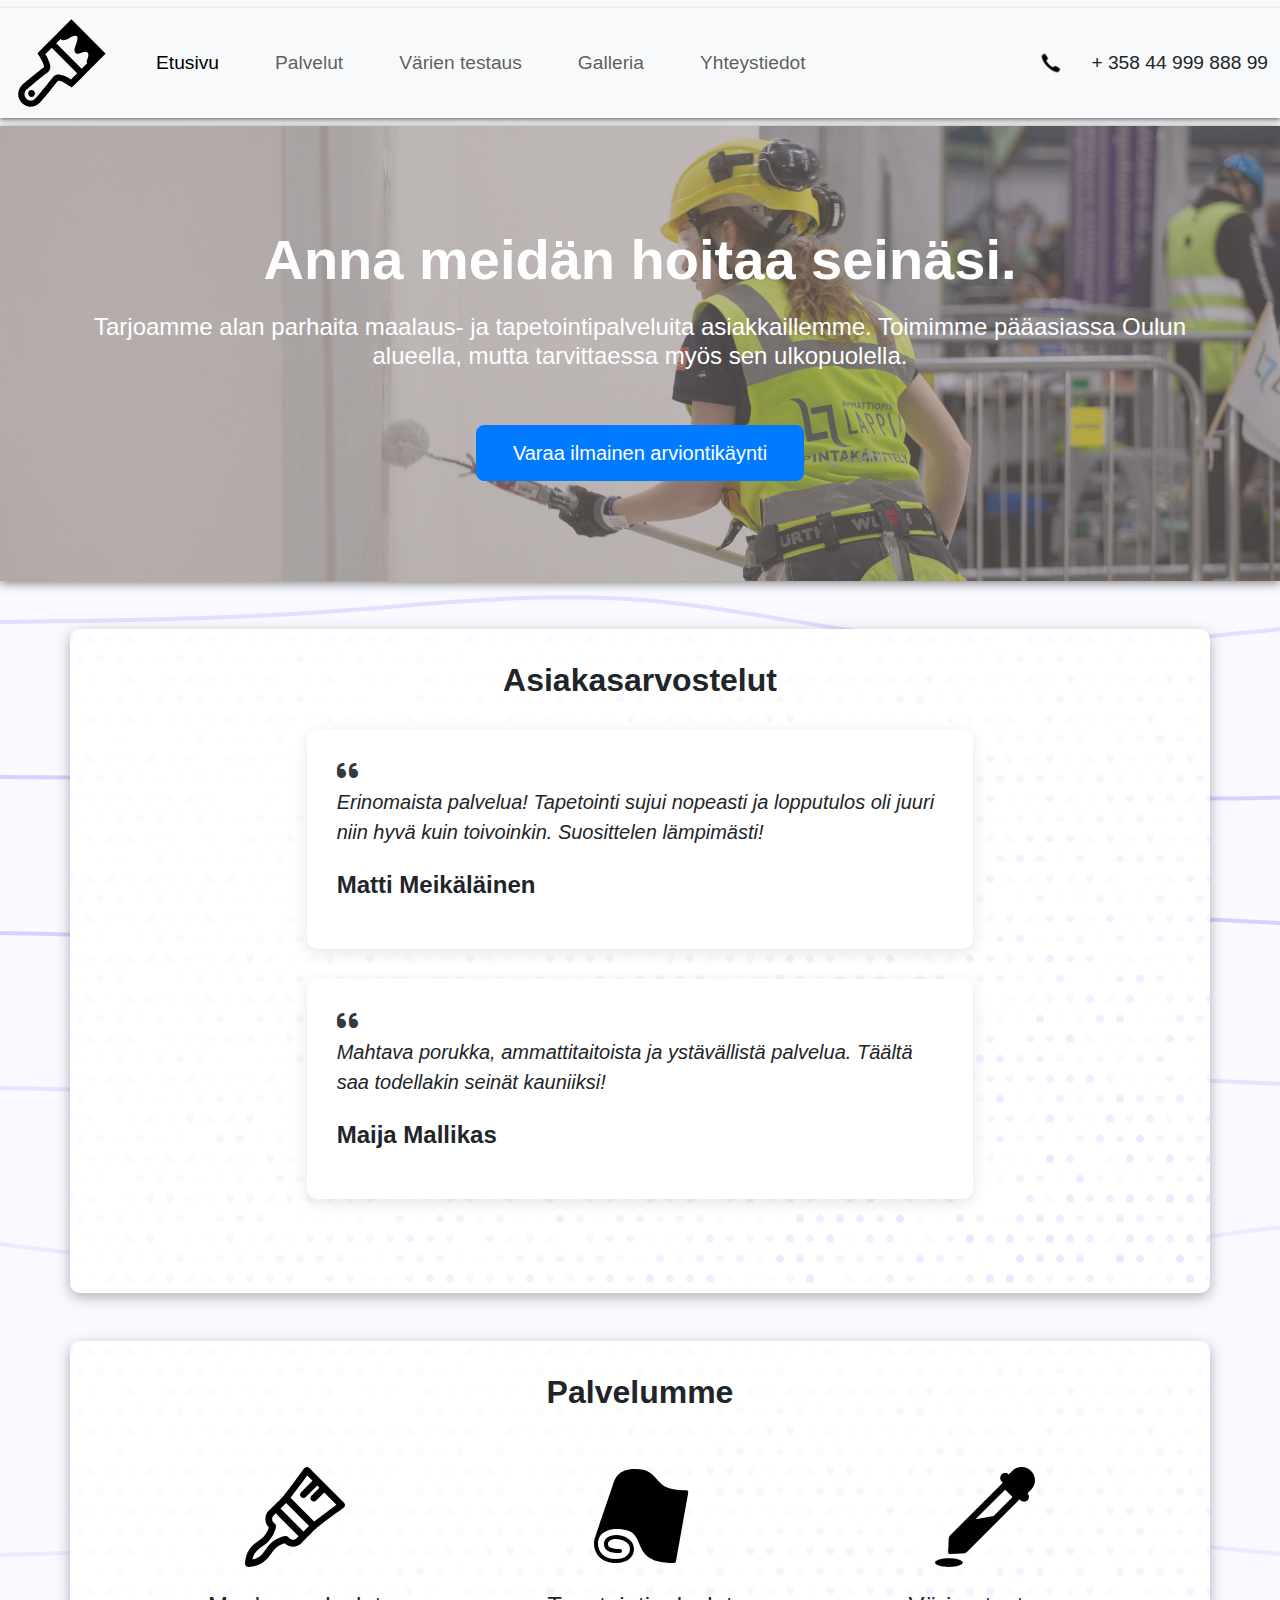
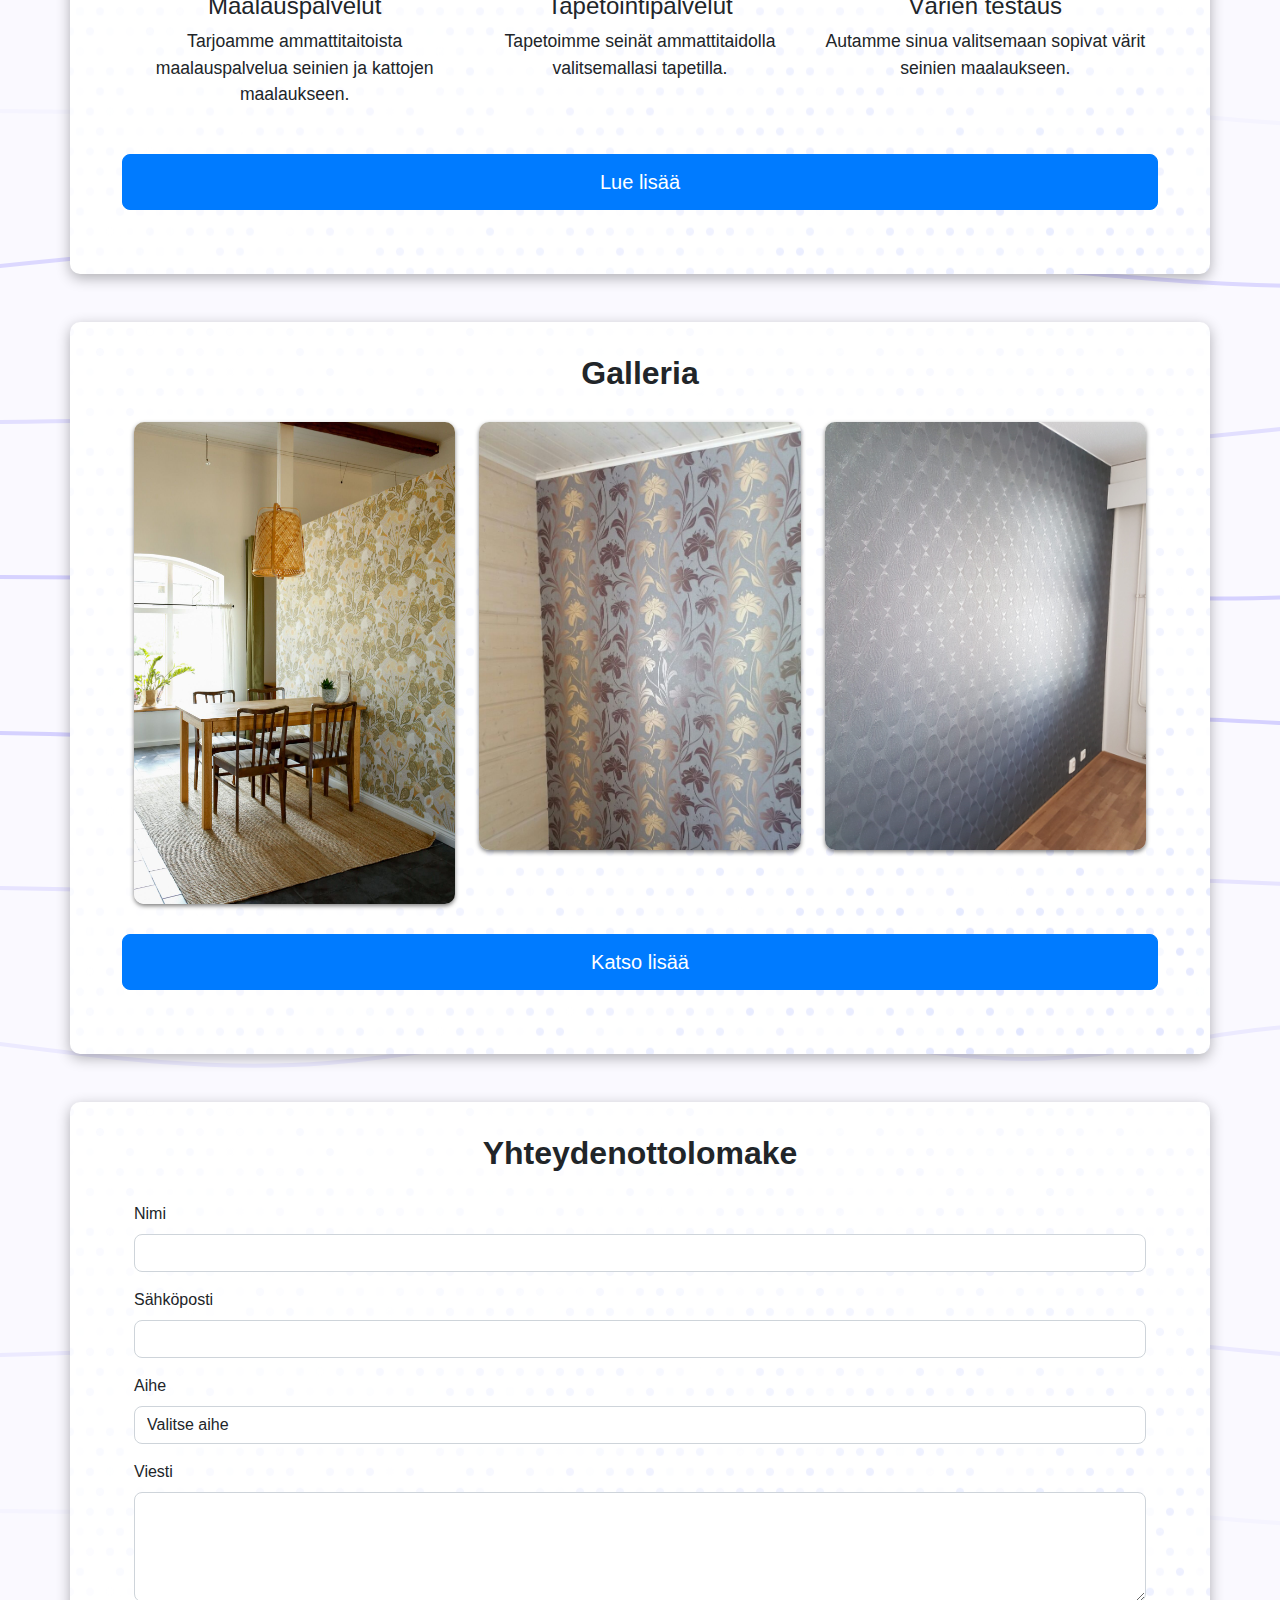
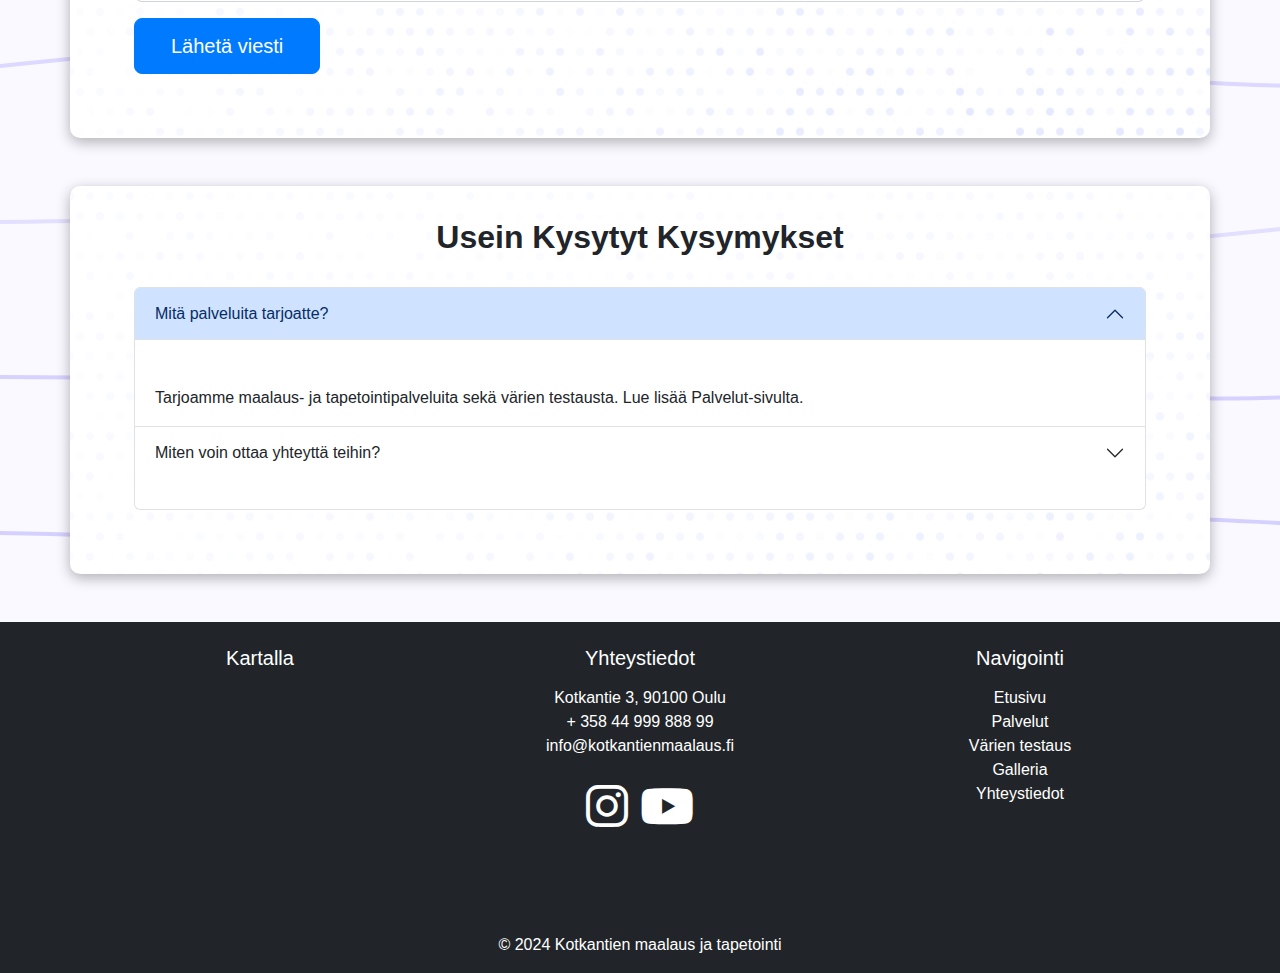
==== html/index.html @ 344716b6 "erilliset sivut ja täydennys" ====
<!DOCTYPE html>
<html lang="fi">
<head>
    <meta charset="UTF-8">
    <meta name="viewport" content="width=device-width, initial-scale=1.0">
    
    <link href="https://cdn.jsdelivr.net/npm/bootstrap@5.3.3/dist/css/bootstrap.min.css" rel="stylesheet">
    <script src="https://cdn.jsdelivr.net/npm/bootstrap@5.3.3/dist/js/bootstrap.bundle.min.js"></script>
    <script src="../javascript/javascript.js"></script>
    <link rel="stylesheet" href="../css/style.css">

    <link rel="stylesheet" href="https://cdnjs.cloudflare.com/ajax/libs/font-awesome/6.0.0-beta3/css/all.min.css">
    
    <title>Kotkantien maalaus ja tapetointi</title>
</head>
<body>
    <nav class="navbar navbar-expand-sm bg-light navbar-light">
        <div class="container-fluid">
            <a class="navbar-brand">
                <img src="logo.svg" alt="Logo" style="width:100px;">
            </a>
            <button class="navbar-toggler" type="button" data-bs-toggle="collapse" data-bs-target="#navbarNav">
                <span class="navbar-toggler-icon"></span>
            </button>
            <div class="collapse navbar-collapse" id="navbarNav">
                <ul class="navbar-nav me-auto">
                    <li class="nav-item">
                        <a class="nav-link active" href="index.html">Etusivu</a>
                    </li>
                    <li class="nav-item">
                        <a class="nav-link" href="Palvelut.html">Palvelut</a>
                    </li>
                    <li class="nav-item">
                        <a class="nav-link" href="Varit.html">Värien testaus</a>
                    </li>
                    <li class="nav-item">
                        <a class="nav-link" href="Galleria.html">Galleria</a>
                    </li>
                    <li class="nav-item">
                        <a class="nav-link" href="Yhteystiedot.html">Yhteystiedot</a>
                    </li>
                </ul>
                <div class="d-flex align-items-center">
                    <img src="phone.png" alt="phone" style="width:30px; margin-right: 10px;">
                    <a class="nav-link active" href="tel:+3584499988899">+ 358 44 999 888 99</a>
                </div>
            </div>
        </div>
    </nav>

    <section class="hero-section">
        <div class="container">
            <h1>Anna meidän hoitaa seinäsi.</h1>
            <h3>Tarjoamme alan parhaita maalaus- ja tapetointipalveluita asiakkaillemme. Toimimme pääasiassa Oulun alueella, mutta tarvittaessa myös sen ulkopuolella.</h3><br>
            <button class="btn btn-primary btn-lg">
                Varaa ilmainen arviontikäynti
            </button>
        </div>
    </section>

    <div class="container mt-5">
        <h2>Asiakasarvostelut</h2>
        <div class="row justify-content-center">
            <div class="col-md-8">
                <div class="testimonial">
                    <i class="fas fa-quote-left quote-icon"></i>
                    <p class="testimonial-text">Erinomaista palvelua! Tapetointi sujui nopeasti ja lopputulos oli juuri niin hyvä kuin toivoinkin. Suosittelen lämpimästi!</p>
                    <p class="customer-name">Matti Meikäläinen</p>
                </div>
                <div class="testimonial">
                    <i class="fas fa-quote-left quote-icon"></i>
                    <p class="testimonial-text">Mahtava porukka, ammattitaitoista ja ystävällistä palvelua. Täältä saa todellakin seinät kauniiksi!</p>
                    <p class="customer-name">Maija Mallikas</p>
                </div>
            </div>
        </div>
    </div>

    <div class="container mt-5">
        <h2>Palvelumme</h2>
        <div class="row">
            <div class="col-md-4 text-center">
                <img src="paint.svg" alt="paint" style="width:100px; margin: 25px;">
                <h3>Maalauspalvelut</h3>
                <p>Tarjoamme ammattitaitoista maalauspalvelua seinien ja kattojen maalaukseen.</p>
            </div>
            <div class="col-md-4 text-center">
                <img src="wallpaper.svg" alt="wallpaper" style="width:100px; margin: 25px;">
                <h3>Tapetointipalvelut</h3>
                <p>Tapetoimme seinät ammattitaidolla valitsemallasi tapetilla.</p>
            </div>
            <div class="col-md-4 text-center">
                <img src="colorpick.svg" alt="color pick" style="width:100px; margin: 25px;">
                <h3>Värien testaus</h3>
                <p>Autamme sinua valitsemaan sopivat värit seinien maalaukseen.</p>
            </div>
            <a href="Palvelut.html" class="btn btn-primary">Lue lisää</a>
        </div>
    </div>
    <div class="container mt-5">
        <h2>Galleria</h2>
        <div class="row">
            <div class="col-md-4">
                <img src="tapetointi1.jpg" class="img-fluid" alt="Galleria Kuva 1">
            </div>
            <div class="col-md-4">
                <img src="tapetointi2.jpg" class="img-fluid" alt="Galleria Kuva 2">
            </div>
            <div class="col-md-4">
                <img src="tapetointi3.jpg" class="img-fluid" alt="Galleria Kuva 3">
            </div>
            <a href="Galleria.html" class="btn btn-primary">Katso lisää</a>
        </div>
    </div>

    <div class="modal fade" id="imageModal" tabindex="-1" aria-labelledby="imageModalLabel" aria-hidden="true">
        <div class="modal-dialog modal-dialog-centered modal-lg">
            <div class="modal-content">
                <div class="modal-header">
                    <h5 class="modal-title" id="imageModalLabel">Kuva</h5>
                    <button type="button" class="btn-close" data-bs-dismiss="modal" aria-label="Close"></button>
                </div>
                <div class="modal-body">
                    <img id="modalImage" src="image" alt="Full Screen Image" class="img-fluid">
                </div>
            </div>
        </div>
    </div>
    <div class="container mt-5">
        <h2>Yhteydenottolomake</h2>
        <form id="contactForm" action="#" method="POST">
          <div class="mb-3">
            <label for="name" class="form-label">Nimi</label>
            <input type="text" class="form-control" id="name" name="name" required>
          </div>
          <div class="mb-3">
            <label for="email" class="form-label">Sähköposti</label>
            <input type="email" class="form-control" id="email" name="email" required>
          </div>
          <div class="mb-3">
            <label for="subject" class="form-label">Aihe</label>
            <select class="form-control" id="subject" name="subject" required>
              <option value="" disabled selected>Valitse aihe</option>
              <option value="Yleinen tiedustelu">Yleinen tiedustelu</option>
              <option value="Palautetta">Palautetta</option>
              <option value="Tarjouspyyntö">Tarjouspyyntö</option>
              <option value="Muu">Muu</option>
            </select>
          </div>
          <div class="mb-3">
            <label for="message" class="form-label">Viesti</label>
            <textarea class="form-control" id="message" name="message" rows="4" required></textarea>
          </div>
          <button type="submit" class="btn btn-primary">Lähetä viesti</button>
        </form>
      </div>
      
      <div class="container mt-5">
        <h2>Usein Kysytyt Kysymykset</h2>
        <div class="accordion" id="faqAccordion">
            <div class="accordion-item">
                <h2 class="accordion-header" id="question1">
                    <button class="accordion-button" type="button" data-bs-toggle="collapse" data-bs-target="#collapse1" aria-expanded="true" aria-controls="collapse1">
                        Mitä palveluita tarjoatte?
                    </button>
                </h2>
                <div id="collapse1" class="accordion-collapse collapse show" aria-labelledby="question1" data-bs-parent="#faqAccordion">
                    <div class="accordion-body">
                        Tarjoamme maalaus- ja tapetointipalveluita sekä värien testausta. Lue lisää Palvelut-sivulta.
                    </div>
                </div>
            </div>
            <div class="accordion-item">
                <h2 class="accordion-header" id="question2">
                    <button class="accordion-button collapsed" type="button" data-bs-toggle="collapse" data-bs-target="#collapse2" aria-expanded="false" aria-controls="collapse2">
                        Miten voin ottaa yhteyttä teihin?
                    </button>
                </h2>
                <div id="collapse2" class="accordion-collapse collapse" aria-labelledby="question2" data-bs-parent="#faqAccordion">
                    <div class="accordion-body">
                        Voit lähettää yhteydenottolomakkeen. Voit myös soittaa meille numeroon +358 44 999 888 99 tai lähettää sähköpostia osoitteeseen info@kotkantienmaalaus.fi.
                    </div>
                </div>
            </div>
            <!-- Lisää tarvittaessa lisää kysymyksiä vastauksineen -->
        </div>
    </div>
    <br><br>

    <footer>
        <div class="bg-dark text-white">
            <div class="container py-4">
                <div class="row justify-content-center text-center">
                    <div class="col-lg-4 mb-4 mb-lg-0">
                        <h5 class="text-white mb-3">Kartalla</h5>
                        <iframe src="https://www.google.com/maps/embed?pb=!1m18!1m12!1m3!1d2087.8379692809362!2d25.508349977649235!3d65.00146934481731!2m3!1f0!2f0!3f0!3m2!1i1024!2i768!4f13.1!3m3!1m2!1s0x4681cd5aac2e0dcb%3A0xd0f738d563fe562d!2sKotkantie%203%2C%2090250%20Oulu%2C%20Suomi!5e1!3m2!1sfi!2sus!4v1717574402900!5m2!1sfi!2sus" width="400" height="200" style="border:0;" allowfullscreen="" loading="lazy" referrerpolicy="no-referrer-when-downgrade"></iframe>
                    </div>
                    <div class="col-lg-4 mb-4 mb-lg-0">
                        <h5 class="text-white mb-3">Yhteystiedot</h5>
                        <ul class="list-unstyled mb-0">
                            <li><a href="https://maps.app.goo.gl/LrHc7cmNsEPh6Z8Y8" class="text-white">Kotkantie 3, 90100 Oulu</a></li>
                            <li><a href="tel:+3584499988899" class="text-white">+ 358 44 999 888 99</a></li>
                            <li><a href="mailto:info@kotkantienmaalaus.fi" class="text-white">info@kotkantienmaalaus.fi</a></li>
                        </ul>
                        <br>
                        <div class="social-icons">
                            <a href="https://www.instagram.com/yourinstagram" class="text-white me-2">
                                <i class="fab fa-instagram fa-3x"></i>
                            </a>
                            <a href="https://www.youtube.com/youryoutubechannel" class="text-white">
                                <i class="fab fa-youtube fa-3x"></i>
                            </a>
                        </div>
                    </div>
                    <div class="col-lg-4">
                        <h5 class="text-white mb-3">Navigointi</h5>
                        <ul class="list-unstyled mb-0">
                            <li><a href="index.html" class="text-white">Etusivu</a></li>
                            <li><a href="Palvelut.html" class="text-white">Palvelut</a></li>
                            <li><a href="Varit.html" class="text-white">Värien testaus</a></li>
                            <li><a href="Galleria.html" class="text-white">Galleria</a></li>
                            <li><a href="Yhteystiedot.html" class="text-white">Yhteystiedot</a></li>
                        </ul>
                    </div>
                </div>
            </div>
            <div class="bg-dark text-white text-center py-3">
                © 2024 Kotkantien maalaus ja tapetointi
            </div>
        </div>
    </footer>
</body>
</html>
---- css/style.css ----
body {
    font-family: Arial, sans-serif;
    background-image: url('magicpattern-wave-generator-1718778646222.svg'); 
    background-size:auto;
}



.navbar-nav .nav-link {
    font-size: 1.2rem;
    margin-right: 20px;
    margin-left: 20px;
    transition: color 0.2s ease, transform 0.2s ease;
    text-decoration: none;
}

.navbar-nav .nav-link:hover {
    color: #000000;
    transform: scale(1.1);
}

.d-flex .nav-link {
    font-size: 1.2rem;
    margin-left: 15px;
    text-decoration: none;
}

.d-flex img {
    width: 30px;
    margin-right: 15px;
}
button:hover,
.btn-primary:hover,
.btn-secondary:hover {
    transform: scale(1.05);
    transition: transform 0.2s ease;
}

.container-fluid h1 {
    font-size: 3rem;
}

.container-fluid {
    box-shadow: 0 2px 4px rgba(0, 0, 0, 0.5);
}


.text {
    position: absolute;
    top: 50%;
    left: 50%;
    transform: translate(-50%, -50%);
    z-index: 2;
    color: black;
    text-align: center;
}

h1 {
    font-size: 3rem;
    font-weight: bold;
}

.container h2 {
    text-align: center;
    margin-bottom: 30px;
    font-weight: bold;
}

.col-md-4 {
    margin-bottom: 30px;
}

.col-md-4 h3 {
    font-size: 1.5rem;
}

.col-md-4 p {
    font-size: 1.1rem;
}

/* Add styles for color palette and testing area */
.color-palette {
    margin-bottom: 20px;
}

.colors {
    display: flex;
    flex-wrap: wrap;
    justify-content: center; /* Keskitä vaakasuunnassa */
    gap: 10px; /* Väli napin ja toisen välillä */
    width: 75%; /* Dynaaminen leveys */
    margin: 0 auto; /* Keskittää vaakasuunnassa */
    margin-bottom: 25px; /* Alareunaan marginaali */
}


.color {
    width: 40px;
    height: 40px;
    border-radius: 50%;
    border: 2px solid #fff;
    box-shadow: 0 2px 4px rgba(0, 0, 0, 0.3);
    cursor: pointer;
    transition: transform 0.2s ease;
    
}

.color:hover {
    transform: scale(1.1);
}

.color-testing {
    margin-top: 20px;
    text-align: center;
    
}

.test-area {
    display: flex;
    justify-content: center;
    align-items: center;
    width: 200px;
    height: 200px;
    background-color: #DD4132;
    margin: 0 auto;
    border-radius: 10px;
    box-shadow: 0 2px 10px rgba(0, 0, 0, 0.3);
}
.btn-secondary
{
    margin: 15px;
    margin-bottom: 25px;
    
}
footer a {
    text-decoration: none;
}
footer a:hover {
    text-decoration: underline;
}
.mt-5 {
    background-color: rgb(250, 251, 255);
    border-radius: 10px;
    padding: 2.5%;
    padding-left: 5%;
    padding-bottom: 5%;
    padding-right: 5%;
    box-shadow: 0 4px 14px rgba(0, 0, 0, 0.3);
    background-image: url('magicpattern-polka-dot-pattern-1718778258230.png'); 
    background-size:auto;
}
.img-fluid {
    border-radius: 10px;
    box-shadow: 0 2px 4px rgba(0, 0, 0, 0.5);
    transition: transform 0.2s;
}

.img-fluid:hover {
    transform: scale(1.05);
    box-shadow: 0 8px 16px rgba(0, 0, 0, 0.5);
}
#modalImage {
    width: 100%;
    height: auto;
    border-radius: 15px;
}
#modalImage {
    width: 100%;
    height: auto;
    border-radius: 15px;
}
#modalImage:hover
{
    transform: scale(1.00);
    box-shadow: 0 2px 4px rgba(0, 0, 0, 0.5); 
}

.hero-section {
    position: relative; /* Tarvitaan absoluuttiselle overlay-elementille */
    background-image: url('bg.jpg');
    background-size: cover;
    background-position: center;
    padding: 100px 0;
    text-align: center;
    color: #ffffff;
}

.hero-section2 {
    position: relative; /* Tarvitaan absoluuttiselle overlay-elementille */
    padding: 70px 0;;
    color: #000000;
    text-align: center;
}

/* Lisäämme overlayn */
.hero-section::before {
    content: '';
    position: absolute;
    top: 0;
    left: 0;
    right: 0;
    bottom: 0;
    background: rgba(142, 134, 134, 0.5);
    z-index: 1; /* Asetetaan z-indeksi pienemmäksi kuin tekstille */
    box-shadow: 0 2px 10px rgba(0, 0, 0, 0.5);
}

.hero-section h1 {
    font-size: 3.5rem;
    font-weight: 700;
    margin-bottom: 20px;
    position: relative; /* Tarvitaan korostetulle tekstile */
    z-index: 2; /* Asetetaan z-indeksi suuremmaksi kuin overlayn */
}

.hero-section h3 {
    font-size: 1.5rem;
    font-weight: 400;
    margin-bottom: 30px;
    position: relative; /* Samoin tässä */
    z-index: 2;
}

.hero-section .btn-primary {
    font-size: 1.25rem;
    padding: 12px 36px;
    position: relative; /* Ja tässä */
    z-index: 2;
}

.testimonial {
    background-color: #ffffff;
    padding: 30px;
    border-radius: 10px;
    margin-bottom: 30px;
    box-shadow: 0px 4px 15px rgba(0, 0, 0, 0.1);
}

.testimonial .quote-icon {
    font-size: 24px;
    color: #343a40;
}

.testimonial .testimonial-text {
    font-style: italic;
    font-size: 1.25rem;
    margin-bottom: 20px;
}

.testimonial .customer-name {
    font-weight: 600;
    font-size: 1.5rem;
}

form-label {
    font-weight: bold;
}

.form-control {
    border-radius: 8px;
    border-color: #ced4da; /* Adjust as needed */
}

.btn-primary {
    padding: 12px 36px;
    font-size: 1.25rem;
    border-radius: 8px;
    background-color: #007bff;
    border-color: #007bff;
}

.btn-primary:hover {
    background-color: #0056b3;
    border-color: #0056b3;
}

/* Responsive adjustments */
@media (max-width: 768px) {
    .col-md-6 {
        margin-bottom: 20px;
    }
}
.accordion-button:hover
{
    transform: scale(1.00);
}
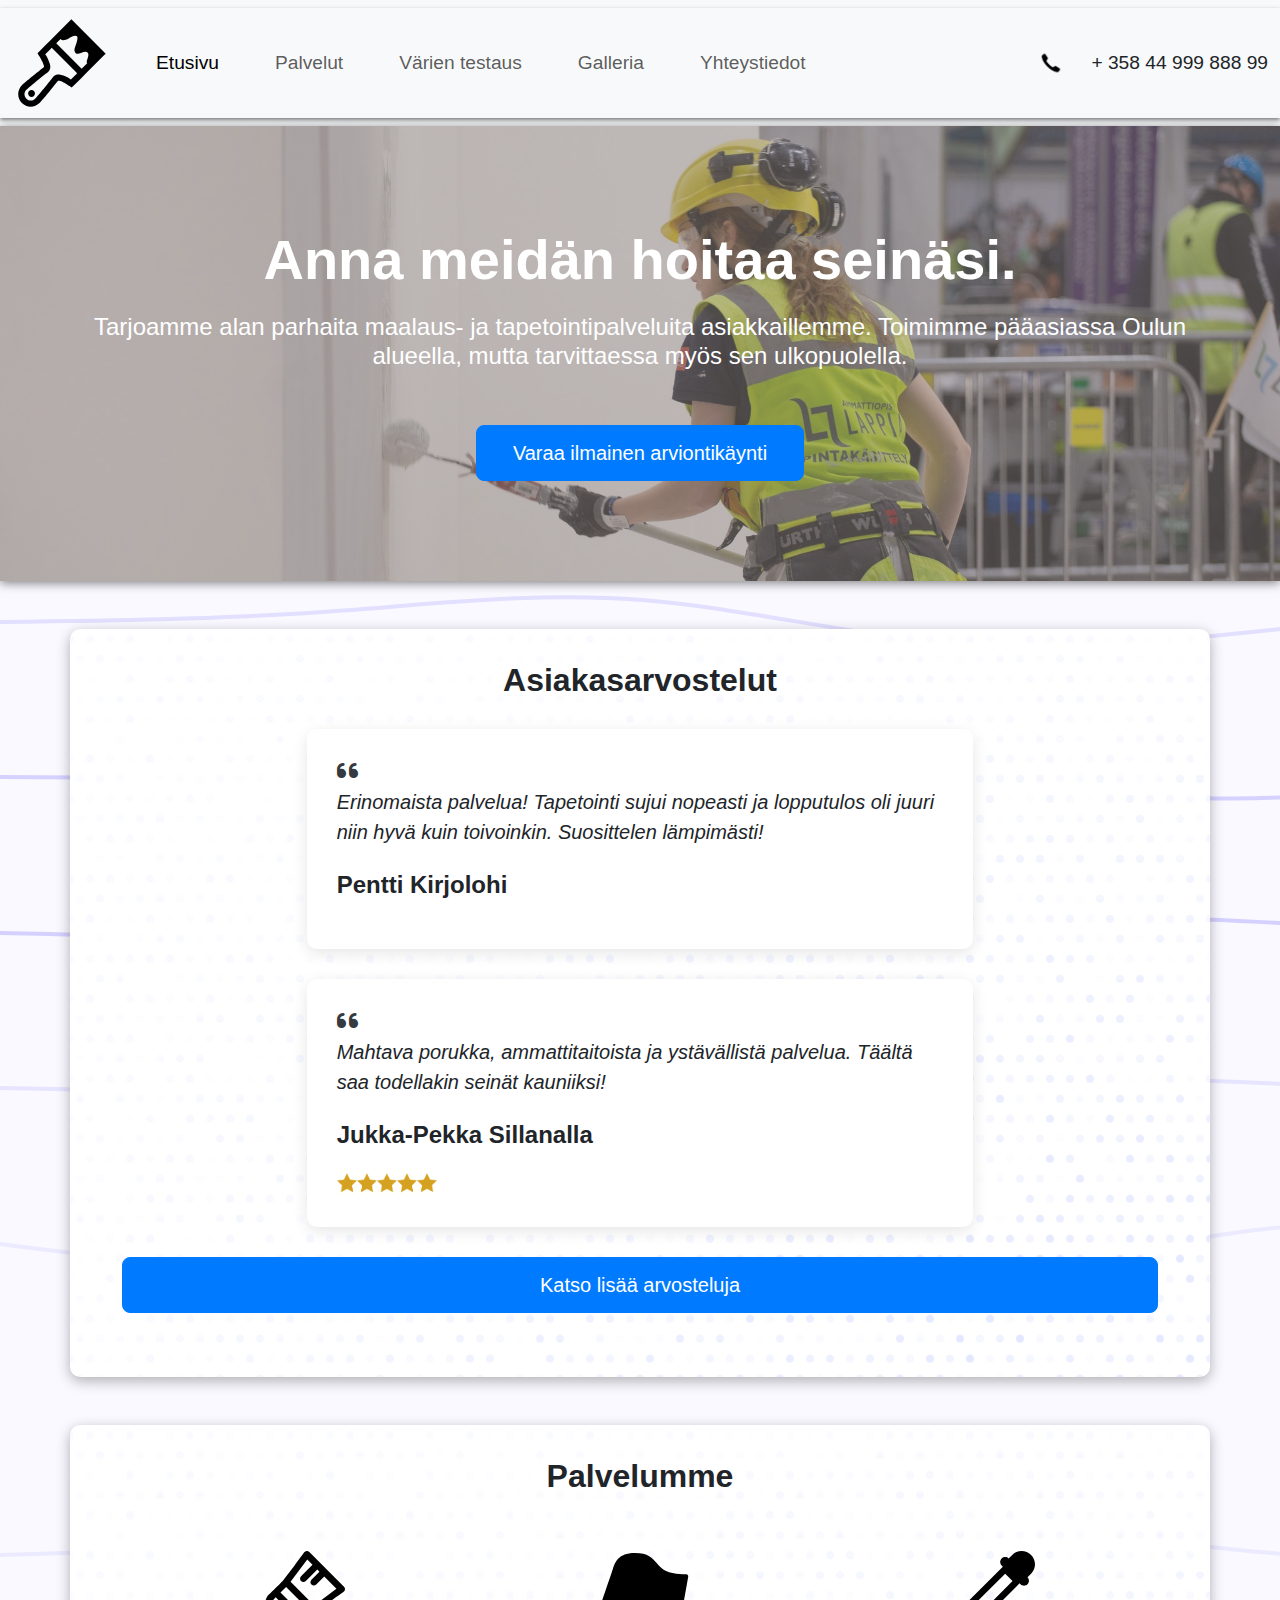
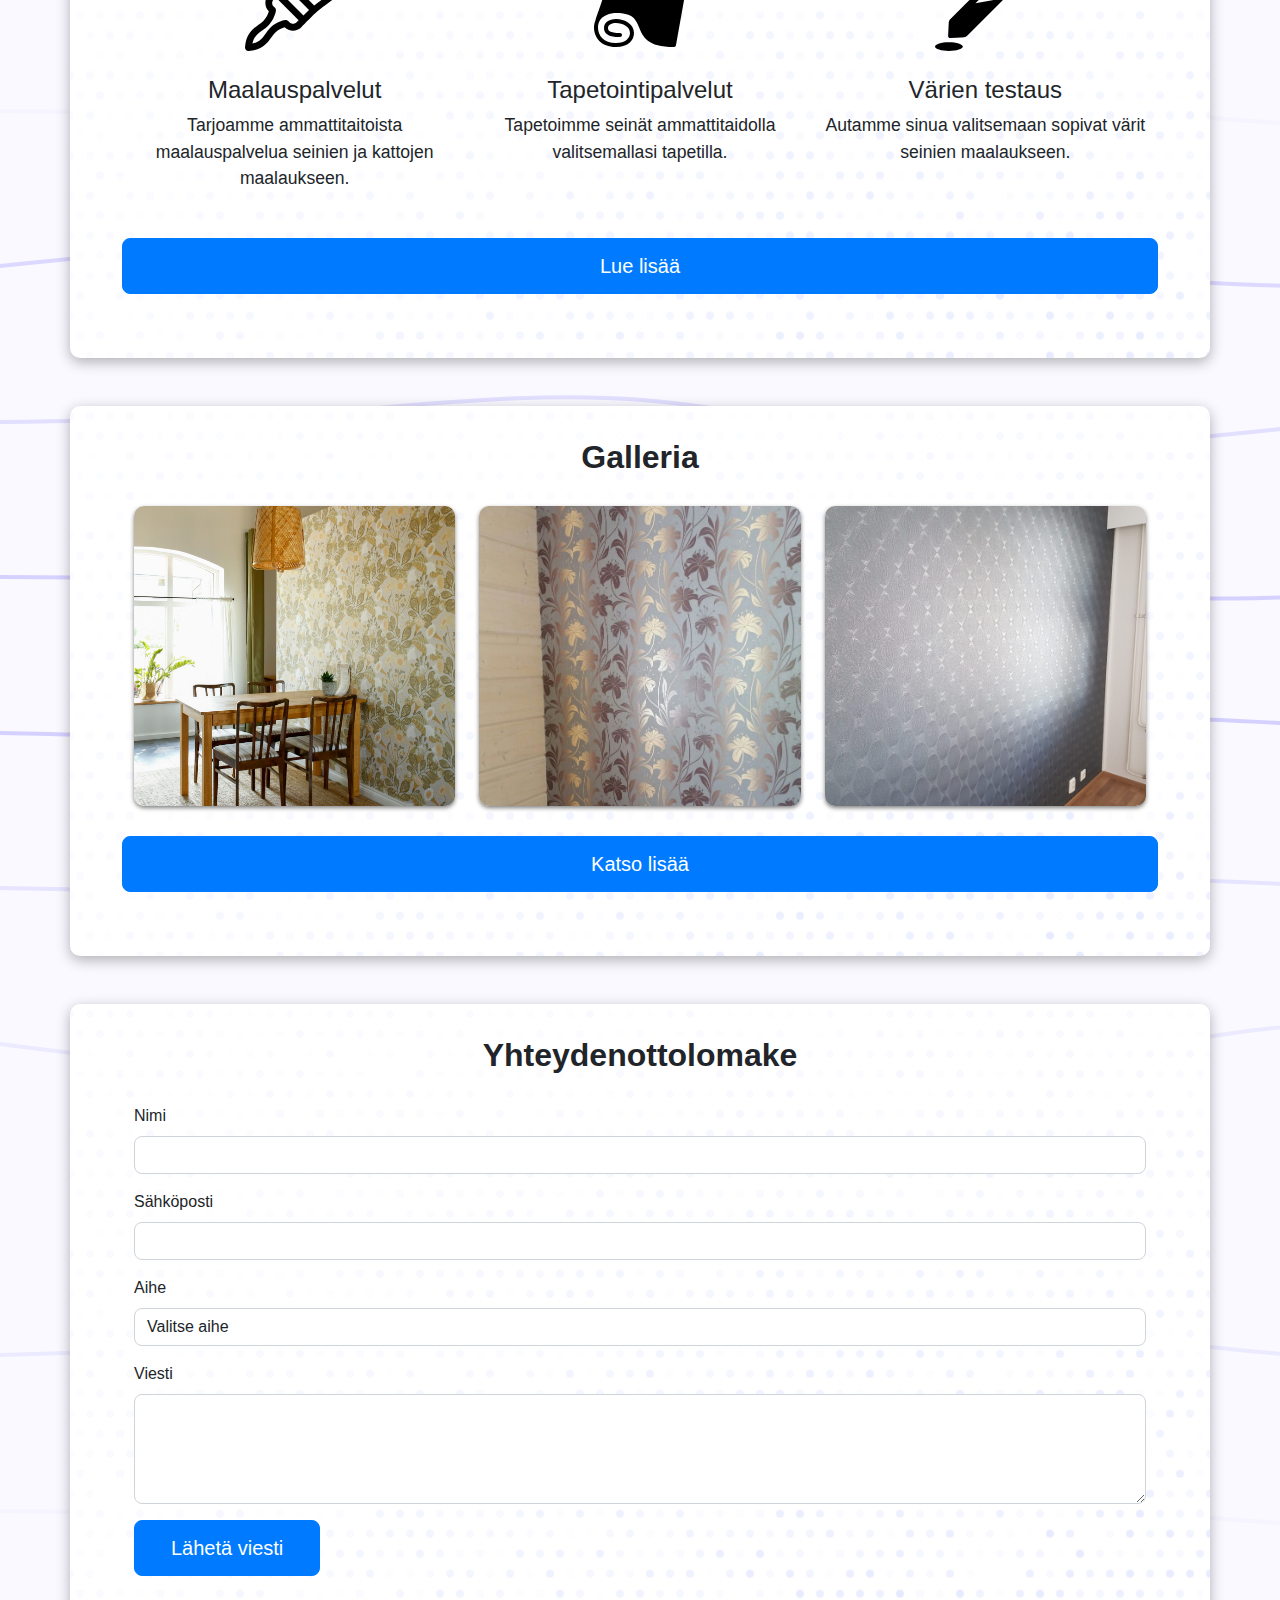
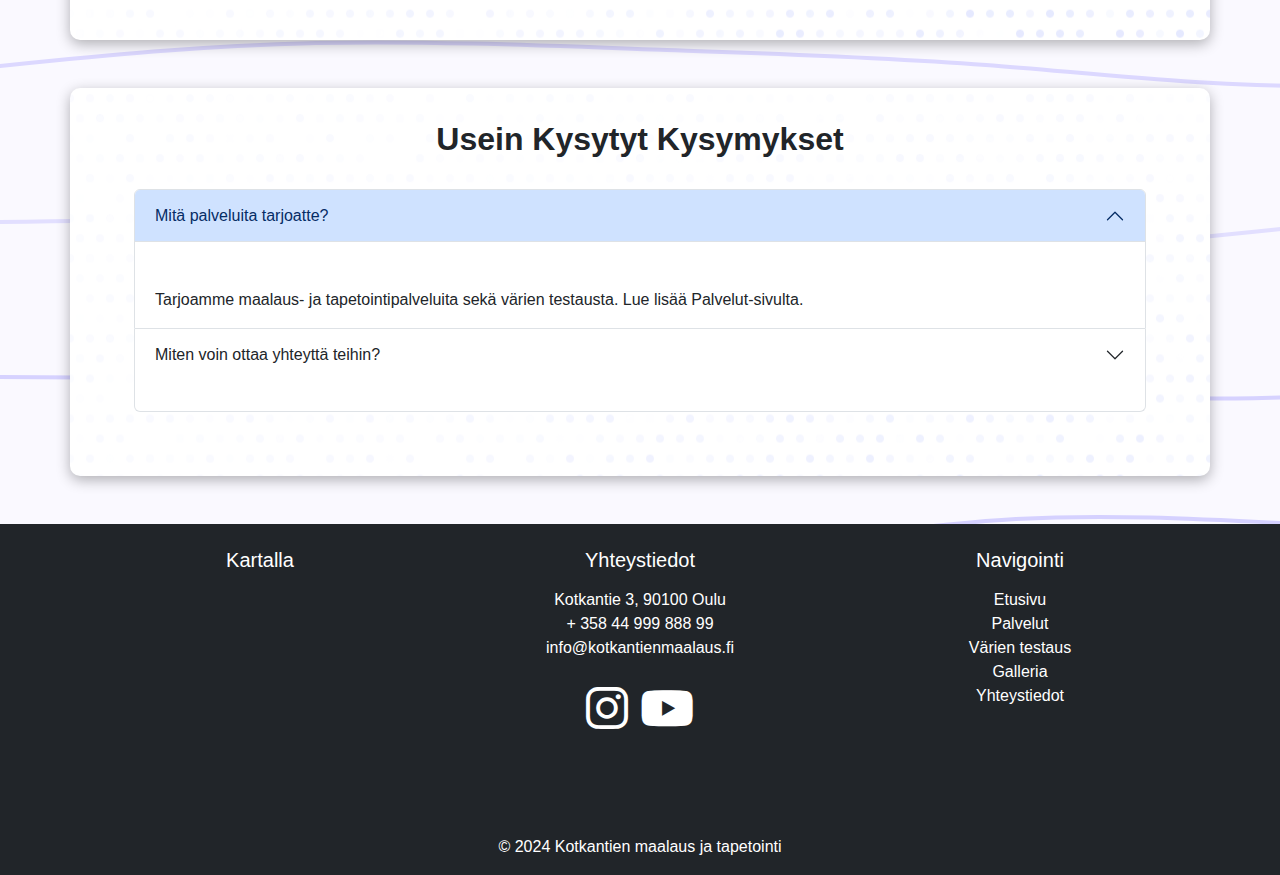
==== commit 6216c5c7: "gallerian korjaus, etusivun parantelu" ====
--- a/html/index.html
+++ b/html/index.html
@@ -1,19 +1,24 @@
 <!DOCTYPE html>
 <html lang="fi">
+
 <head>
     <meta charset="UTF-8">
     <meta name="viewport" content="width=device-width, initial-scale=1.0">
-    
+
     <link href="https://cdn.jsdelivr.net/npm/bootstrap@5.3.3/dist/css/bootstrap.min.css" rel="stylesheet">
     <script src="https://cdn.jsdelivr.net/npm/bootstrap@5.3.3/dist/js/bootstrap.bundle.min.js"></script>
     <script src="../javascript/javascript.js"></script>
     <link rel="stylesheet" href="../css/style.css">
 
     <link rel="stylesheet" href="https://cdnjs.cloudflare.com/ajax/libs/font-awesome/6.0.0-beta3/css/all.min.css">
-    
+
     <title>Kotkantien maalaus ja tapetointi</title>
 </head>
+
 <body>
+    <div class="loading-overlay">
+        <div class="loader"></div>
+    </div>
     <nav class="navbar navbar-expand-sm bg-light navbar-light">
         <div class="container-fluid">
             <a class="navbar-brand">
@@ -51,9 +56,11 @@
     <section class="hero-section">
         <div class="container">
             <h1>Anna meidän hoitaa seinäsi.</h1>
-            <h3>Tarjoamme alan parhaita maalaus- ja tapetointipalveluita asiakkaillemme. Toimimme pääasiassa Oulun alueella, mutta tarvittaessa myös sen ulkopuolella.</h3><br>
-            <button class="btn btn-primary btn-lg">
-                Varaa ilmainen arviontikäynti
+            <h3>Tarjoamme alan parhaita maalaus- ja tapetointipalveluita asiakkaillemme. Toimimme pääasiassa Oulun
+                alueella, mutta tarvittaessa myös sen ulkopuolella.</h3><br>
+            <a href="Yhteystiedot.html" button class="btn btn-primary btn-lg">
+                
+                Varaa ilmainen arviontikäynti</a>
             </button>
         </div>
     </section>
@@ -64,15 +71,20 @@
             <div class="col-md-8">
                 <div class="testimonial">
                     <i class="fas fa-quote-left quote-icon"></i>
-                    <p class="testimonial-text">Erinomaista palvelua! Tapetointi sujui nopeasti ja lopputulos oli juuri niin hyvä kuin toivoinkin. Suosittelen lämpimästi!</p>
-                    <p class="customer-name">Matti Meikäläinen</p>
+                    <p class="testimonial-text">Erinomaista palvelua! Tapetointi sujui nopeasti ja lopputulos oli juuri
+                        niin hyvä kuin toivoinkin. Suosittelen lämpimästi!</p>
+                    <p class="customer-name">Pentti Kirjolohi</p>
                 </div>
                 <div class="testimonial">
                     <i class="fas fa-quote-left quote-icon"></i>
-                    <p class="testimonial-text">Mahtava porukka, ammattitaitoista ja ystävällistä palvelua. Täältä saa todellakin seinät kauniiksi!</p>
-                    <p class="customer-name">Maija Mallikas</p>
-                </div>
-            </div>
+                    <p class="testimonial-text">Mahtava porukka, ammattitaitoista ja ystävällistä palvelua. Täältä saa
+                        todellakin seinät kauniiksi!</p>
+                    <p class="customer-name">Jukka-Pekka Sillanalla</p>
+                    <img  style="width:100px;" src="viisi.png" >
+                </div>
+                
+            </div>
+            <a href="https://g.co/kgs/tU4zrXR" class="btn btn-primary">Katso lisää arvosteluja</a>
         </div>
     </div>
 
@@ -101,13 +113,13 @@
         <h2>Galleria</h2>
         <div class="row">
             <div class="col-md-4">
-                <img src="tapetointi1.jpg" class="img-fluid" alt="Galleria Kuva 1">
+                <img src="tapetointi1.jpg" class="img-fluid gallery-image" alt="Galleria Kuva 1">
             </div>
             <div class="col-md-4">
-                <img src="tapetointi2.jpg" class="img-fluid" alt="Galleria Kuva 2">
+                <img src="tapetointi2.jpg" class="img-fluid gallery-image" alt="Galleria Kuva 2">
             </div>
             <div class="col-md-4">
-                <img src="tapetointi3.jpg" class="img-fluid" alt="Galleria Kuva 3">
+                <img src="tapetointi3.jpg" class="img-fluid gallery-image" alt="Galleria Kuva 3">
             </div>
             <a href="Galleria.html" class="btn btn-primary">Katso lisää</a>
         </div>
@@ -129,42 +141,44 @@
     <div class="container mt-5">
         <h2>Yhteydenottolomake</h2>
         <form id="contactForm" action="#" method="POST">
-          <div class="mb-3">
-            <label for="name" class="form-label">Nimi</label>
-            <input type="text" class="form-control" id="name" name="name" required>
-          </div>
-          <div class="mb-3">
-            <label for="email" class="form-label">Sähköposti</label>
-            <input type="email" class="form-control" id="email" name="email" required>
-          </div>
-          <div class="mb-3">
-            <label for="subject" class="form-label">Aihe</label>
-            <select class="form-control" id="subject" name="subject" required>
-              <option value="" disabled selected>Valitse aihe</option>
-              <option value="Yleinen tiedustelu">Yleinen tiedustelu</option>
-              <option value="Palautetta">Palautetta</option>
-              <option value="Tarjouspyyntö">Tarjouspyyntö</option>
-              <option value="Muu">Muu</option>
-            </select>
-          </div>
-          <div class="mb-3">
-            <label for="message" class="form-label">Viesti</label>
-            <textarea class="form-control" id="message" name="message" rows="4" required></textarea>
-          </div>
-          <button type="submit" class="btn btn-primary">Lähetä viesti</button>
+            <div class="mb-3">
+                <label for="name" class="form-label">Nimi</label>
+                <input type="text" class="form-control" id="name" name="name" required>
+            </div>
+            <div class="mb-3">
+                <label for="email" class="form-label">Sähköposti</label>
+                <input type="email" class="form-control" id="email" name="email" required>
+            </div>
+            <div class="mb-3">
+                <label for="subject" class="form-label">Aihe</label>
+                <select class="form-control" id="subject" name="subject" required>
+                    <option value="" disabled selected>Valitse aihe</option>
+                    <option value="Yleinen tiedustelu">Yleinen tiedustelu</option>
+                    <option value="Palautetta">Palautetta</option>
+                    <option value="Tarjouspyyntö">Tarjouspyyntö</option>
+                    <option value="Muu">Muu</option>
+                </select>
+            </div>
+            <div class="mb-3">
+                <label for="message" class="form-label">Viesti</label>
+                <textarea class="form-control" id="message" name="message" rows="4" required></textarea>
+            </div>
+            <button type="submit" class="btn btn-primary">Lähetä viesti</button>
         </form>
-      </div>
-      
-      <div class="container mt-5">
+    </div>
+
+    <div class="container mt-5">
         <h2>Usein Kysytyt Kysymykset</h2>
         <div class="accordion" id="faqAccordion">
             <div class="accordion-item">
                 <h2 class="accordion-header" id="question1">
-                    <button class="accordion-button" type="button" data-bs-toggle="collapse" data-bs-target="#collapse1" aria-expanded="true" aria-controls="collapse1">
+                    <button class="accordion-button" type="button" data-bs-toggle="collapse" data-bs-target="#collapse1"
+                        aria-expanded="true" aria-controls="collapse1">
                         Mitä palveluita tarjoatte?
                     </button>
                 </h2>
-                <div id="collapse1" class="accordion-collapse collapse show" aria-labelledby="question1" data-bs-parent="#faqAccordion">
+                <div id="collapse1" class="accordion-collapse collapse show" aria-labelledby="question1"
+                    data-bs-parent="#faqAccordion">
                     <div class="accordion-body">
                         Tarjoamme maalaus- ja tapetointipalveluita sekä värien testausta. Lue lisää Palvelut-sivulta.
                     </div>
@@ -172,13 +186,16 @@
             </div>
             <div class="accordion-item">
                 <h2 class="accordion-header" id="question2">
-                    <button class="accordion-button collapsed" type="button" data-bs-toggle="collapse" data-bs-target="#collapse2" aria-expanded="false" aria-controls="collapse2">
+                    <button class="accordion-button collapsed" type="button" data-bs-toggle="collapse"
+                        data-bs-target="#collapse2" aria-expanded="false" aria-controls="collapse2">
                         Miten voin ottaa yhteyttä teihin?
                     </button>
                 </h2>
-                <div id="collapse2" class="accordion-collapse collapse" aria-labelledby="question2" data-bs-parent="#faqAccordion">
+                <div id="collapse2" class="accordion-collapse collapse" aria-labelledby="question2"
+                    data-bs-parent="#faqAccordion">
                     <div class="accordion-body">
-                        Voit lähettää yhteydenottolomakkeen. Voit myös soittaa meille numeroon +358 44 999 888 99 tai lähettää sähköpostia osoitteeseen info@kotkantienmaalaus.fi.
+                        Voit lähettää yhteydenottolomakkeen. Voit myös soittaa meille numeroon +358 44 999 888 99 tai
+                        lähettää sähköpostia osoitteeseen info@kotkantienmaalaus.fi.
                     </div>
                 </div>
             </div>
@@ -193,21 +210,26 @@
                 <div class="row justify-content-center text-center">
                     <div class="col-lg-4 mb-4 mb-lg-0">
                         <h5 class="text-white mb-3">Kartalla</h5>
-                        <iframe src="https://www.google.com/maps/embed?pb=!1m18!1m12!1m3!1d2087.8379692809362!2d25.508349977649235!3d65.00146934481731!2m3!1f0!2f0!3f0!3m2!1i1024!2i768!4f13.1!3m3!1m2!1s0x4681cd5aac2e0dcb%3A0xd0f738d563fe562d!2sKotkantie%203%2C%2090250%20Oulu%2C%20Suomi!5e1!3m2!1sfi!2sus!4v1717574402900!5m2!1sfi!2sus" width="400" height="200" style="border:0;" allowfullscreen="" loading="lazy" referrerpolicy="no-referrer-when-downgrade"></iframe>
+                        <iframe
+                            src="https://www.google.com/maps/embed?pb=!1m18!1m12!1m3!1d2087.8379692809362!2d25.508349977649235!3d65.00146934481731!2m3!1f0!2f0!3f0!3m2!1i1024!2i768!4f13.1!3m3!1m2!1s0x4681cd5aac2e0dcb%3A0xd0f738d563fe562d!2sKotkantie%203%2C%2090250%20Oulu%2C%20Suomi!5e1!3m2!1sfi!2sus!4v1717574402900!5m2!1sfi!2sus"
+                            width="400" height="200" style="border:0;" allowfullscreen="" loading="lazy"
+                            referrerpolicy="no-referrer-when-downgrade"></iframe>
                     </div>
                     <div class="col-lg-4 mb-4 mb-lg-0">
                         <h5 class="text-white mb-3">Yhteystiedot</h5>
                         <ul class="list-unstyled mb-0">
-                            <li><a href="https://maps.app.goo.gl/LrHc7cmNsEPh6Z8Y8" class="text-white">Kotkantie 3, 90100 Oulu</a></li>
+                            <li><a href="https://maps.app.goo.gl/LrHc7cmNsEPh6Z8Y8" class="text-white">Kotkantie 3,
+                                    90100 Oulu</a></li>
                             <li><a href="tel:+3584499988899" class="text-white">+ 358 44 999 888 99</a></li>
-                            <li><a href="mailto:info@kotkantienmaalaus.fi" class="text-white">info@kotkantienmaalaus.fi</a></li>
+                            <li><a href="mailto:info@kotkantienmaalaus.fi"
+                                    class="text-white">info@kotkantienmaalaus.fi</a></li>
                         </ul>
                         <br>
                         <div class="social-icons">
-                            <a href="https://www.instagram.com/yourinstagram" class="text-white me-2">
+                            <a href="https://www.instagram.com/osaopalvelut/" class="text-white me-2">
                                 <i class="fab fa-instagram fa-3x"></i>
                             </a>
-                            <a href="https://www.youtube.com/youryoutubechannel" class="text-white">
+                            <a href="https://www.youtube.com/channel/UC3Iqv_zEnWSkxxi4hhwwvzQ" class="text-white">
                                 <i class="fab fa-youtube fa-3x"></i>
                             </a>
                         </div>
@@ -230,6 +252,5 @@
         </div>
     </footer>
 </body>
-</html>
-    
-    +
+</html>--- a/css/style.css
+++ b/css/style.css
@@ -121,7 +121,7 @@
     align-items: center;
     width: 200px;
     height: 200px;
-    background-color: #DD4132;
+    background-color: #ffffff;
     margin: 0 auto;
     border-radius: 10px;
     box-shadow: 0 2px 10px rgba(0, 0, 0, 0.3);
@@ -149,16 +149,38 @@
     background-image: url('magicpattern-polka-dot-pattern-1718778258230.png'); 
     background-size:auto;
 }
-.img-fluid {
+
+.mt-6 {
+    background-color: rgb(250, 251, 255);
     border-radius: 10px;
-    box-shadow: 0 2px 4px rgba(0, 0, 0, 0.5);
+    padding: 2.5%;
+    padding-left: 5%;
+    padding-bottom: 5%;
+    padding-right: 5%;
+    box-shadow: 0 4px 14px rgba(0, 0, 0, 0.3);
+    background-image: url('magicpattern-polka-dot-pattern-1718778258230.png'); 
+    background-size:auto;
+    display: flex;
+    justify-content: center;
+    align-items: column;
+    min-height: 50vh; /* Ensure full viewport height */
+}
+
+/* Kuvien koon määrittely */
+.gallery-image {
+    width: 100%;
+    height: 300px; /* Määritä korkeus, jota haluat käyttää */
+    object-fit: cover;
+    border-radius: 10px; /* Pidä olemassa oleva border-radius */
+    box-shadow: 0 2px 4px rgba(0, 0, 0, 0.5); /* Pidä olemassa oleva varjostus */
     transition: transform 0.2s;
 }
 
-.img-fluid:hover {
+.gallery-image:hover {
     transform: scale(1.05);
     box-shadow: 0 8px 16px rgba(0, 0, 0, 0.5);
 }
+
 #modalImage {
     width: 100%;
     height: auto;
@@ -283,4 +305,32 @@
 .accordion-button:hover
 {
     transform: scale(1.00);
-}+}
+
+/* Latausympyrä */
+.loading-overlay {
+    position: fixed;
+    z-index: 9999;
+    top: 0;
+    left: 0;
+    width: 100%;
+    height: 100%;
+    background: rgba(105, 105, 105, 0.2);
+    display: flex;
+    justify-content: center;
+    align-items: center;
+}
+
+.loader {
+    border: 8px solid #f3f3f3;
+    border-radius: 50%;
+    border-top: 8px solid #0077ff;
+    width: 60px;
+    height: 60px;
+    animation: spin 2s linear infinite;
+}
+
+@keyframes spin {
+    0% { transform: rotate(0deg); }
+    100% { transform: rotate(360deg); }
+}
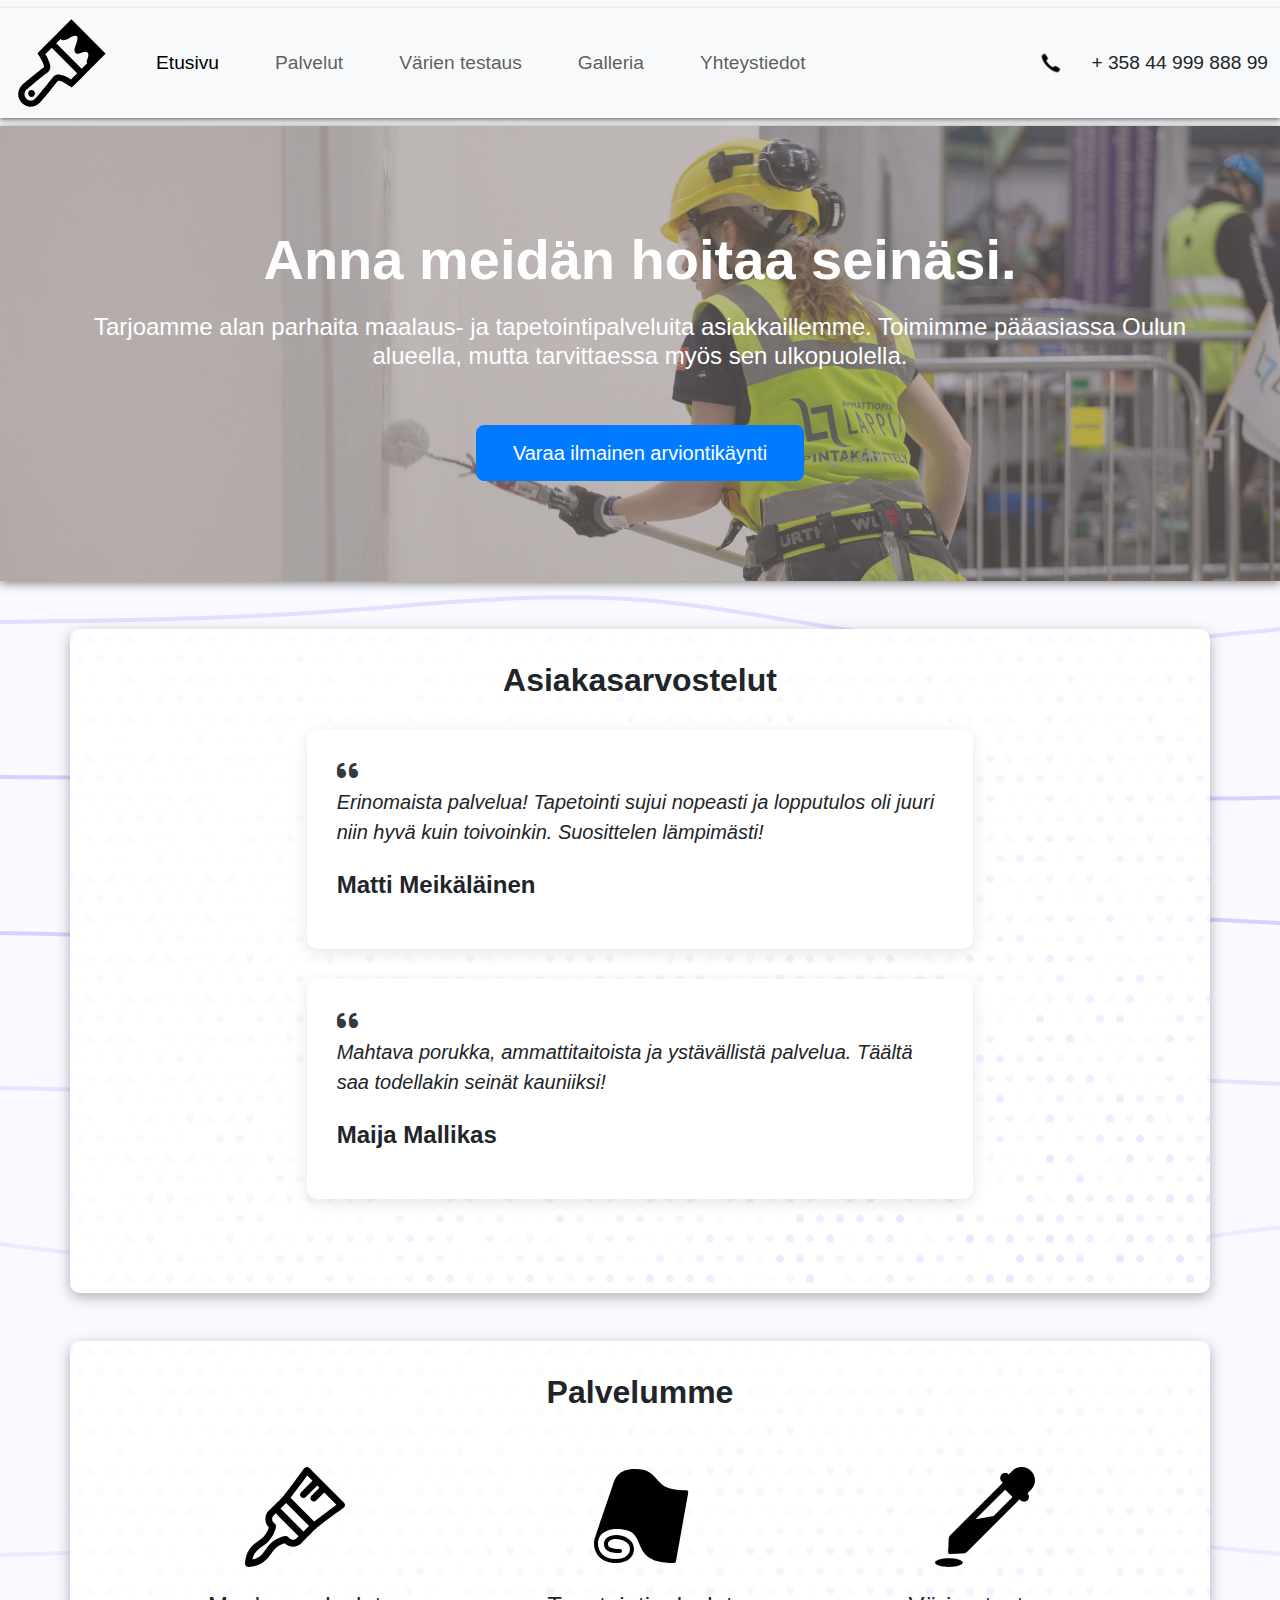
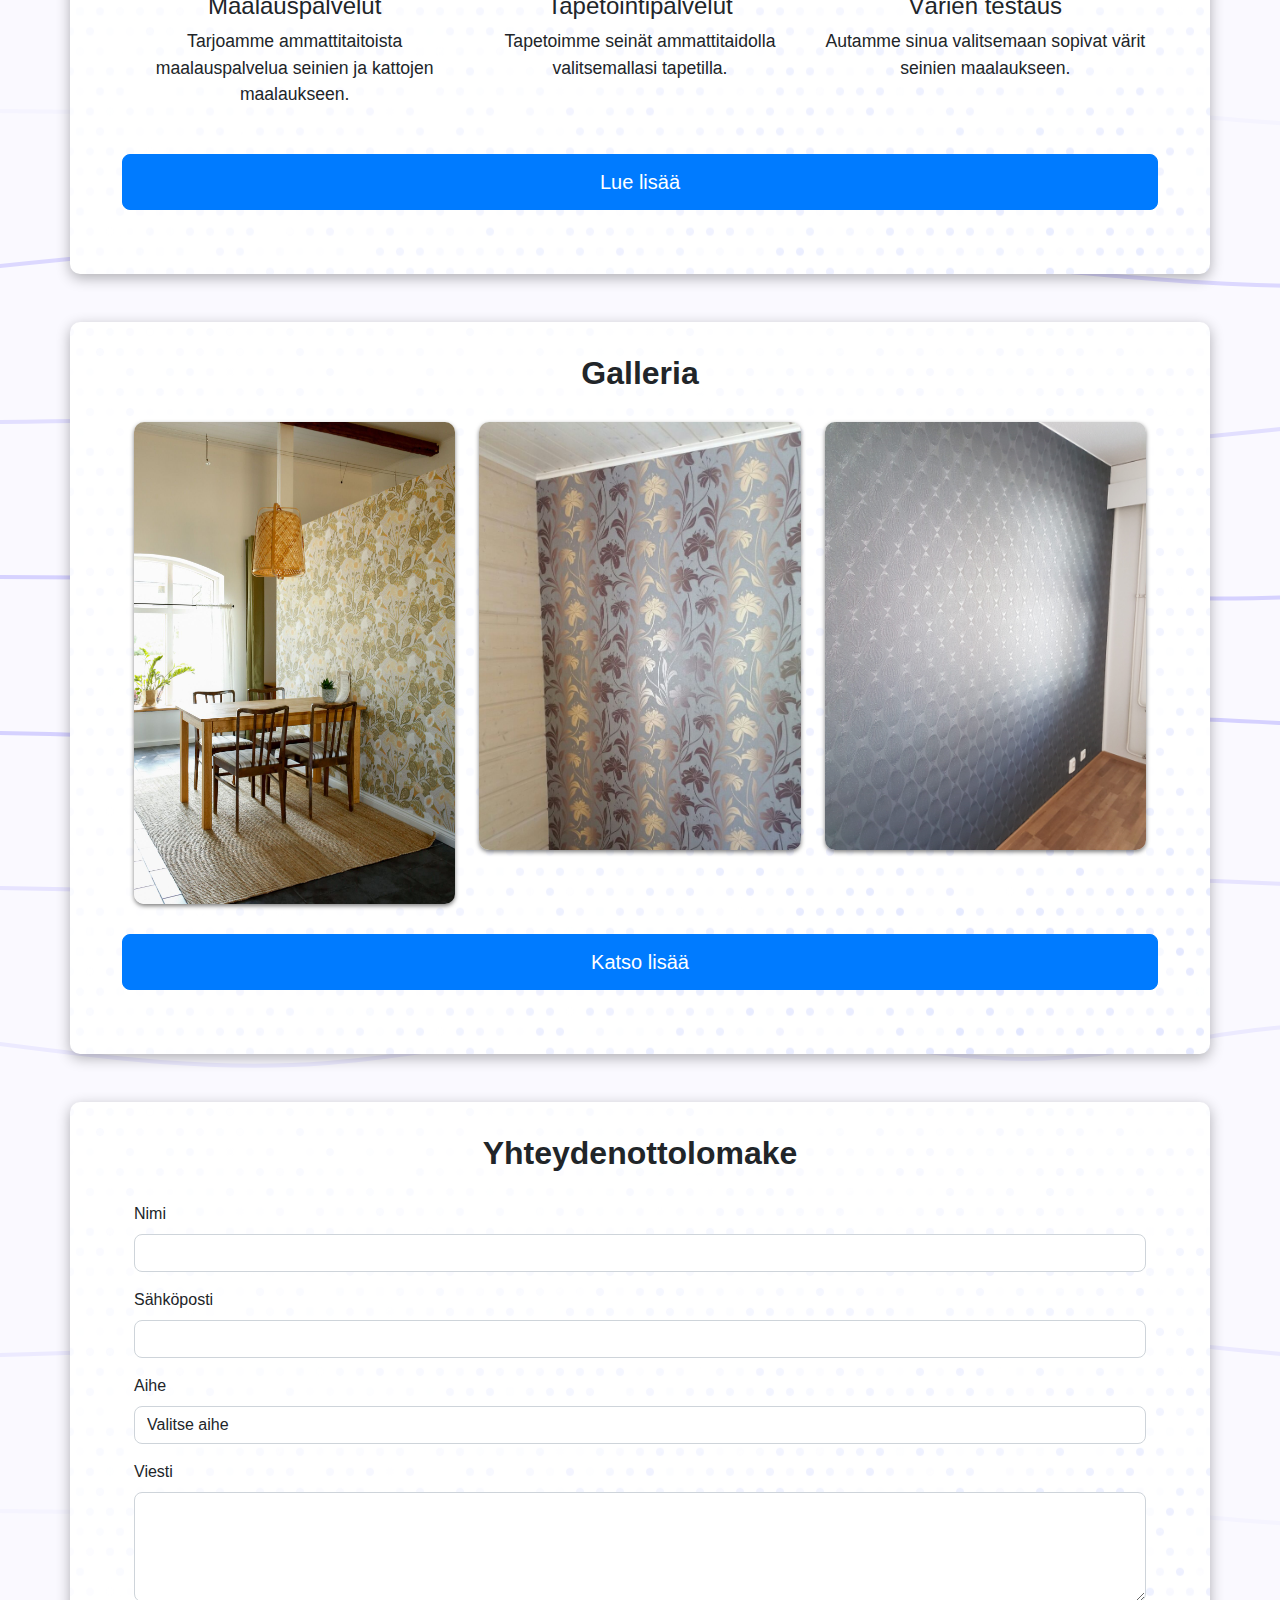
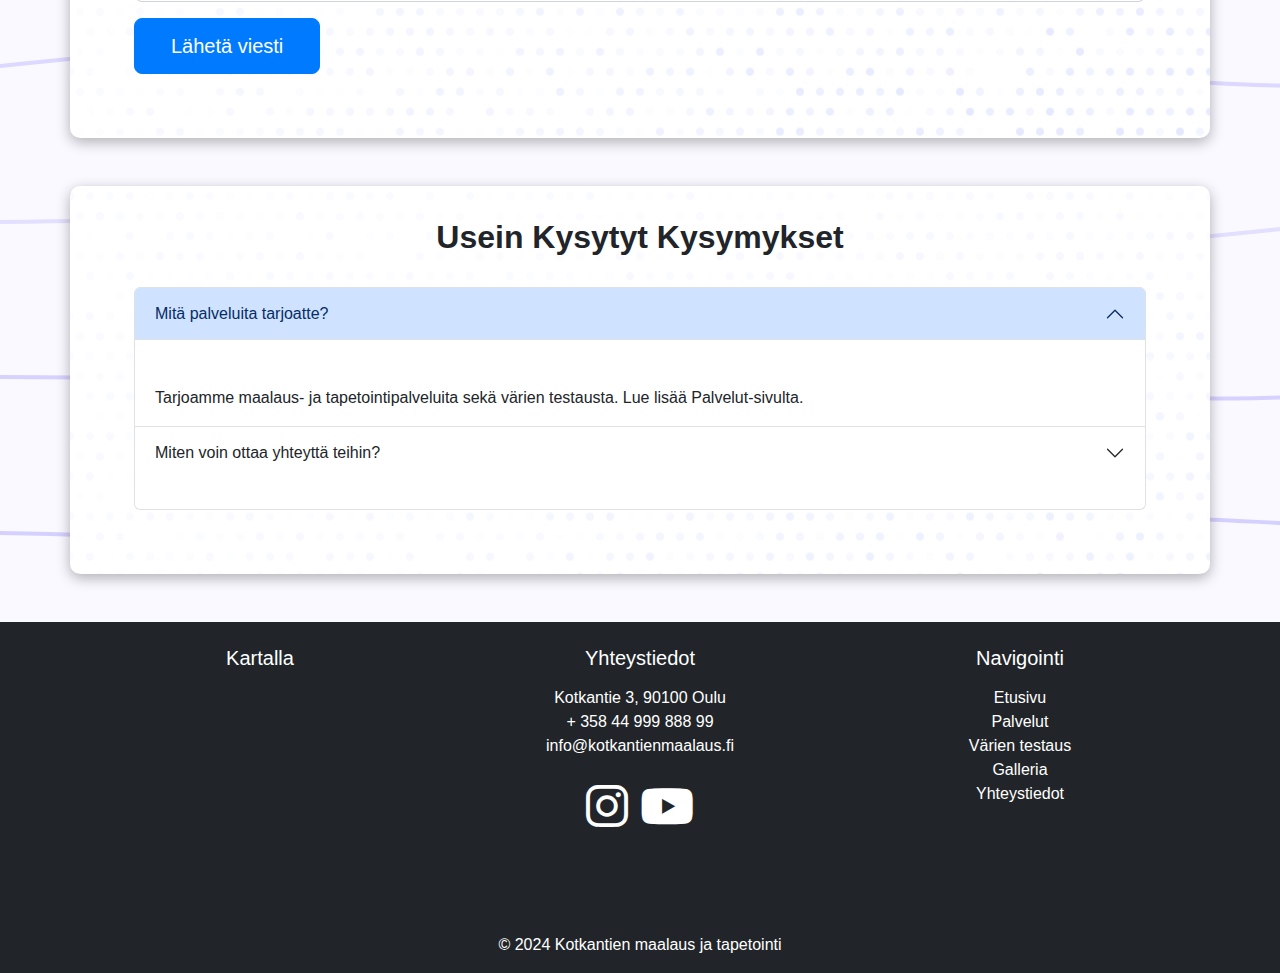
==== commit e5ceba3e: "loppuviimeistely" ====
--- a/html/index.html
+++ b/html/index.html
@@ -1,20 +1,18 @@
 <!DOCTYPE html>
 <html lang="fi">
-
 <head>
     <meta charset="UTF-8">
     <meta name="viewport" content="width=device-width, initial-scale=1.0">
-
+    
     <link href="https://cdn.jsdelivr.net/npm/bootstrap@5.3.3/dist/css/bootstrap.min.css" rel="stylesheet">
     <script src="https://cdn.jsdelivr.net/npm/bootstrap@5.3.3/dist/js/bootstrap.bundle.min.js"></script>
     <script src="../javascript/javascript.js"></script>
     <link rel="stylesheet" href="../css/style.css">
 
     <link rel="stylesheet" href="https://cdnjs.cloudflare.com/ajax/libs/font-awesome/6.0.0-beta3/css/all.min.css">
-
+    
     <title>Kotkantien maalaus ja tapetointi</title>
 </head>
-
 <body>
     <div class="loading-overlay">
         <div class="loader"></div>
@@ -56,11 +54,9 @@
     <section class="hero-section">
         <div class="container">
             <h1>Anna meidän hoitaa seinäsi.</h1>
-            <h3>Tarjoamme alan parhaita maalaus- ja tapetointipalveluita asiakkaillemme. Toimimme pääasiassa Oulun
-                alueella, mutta tarvittaessa myös sen ulkopuolella.</h3><br>
-            <a href="Yhteystiedot.html" button class="btn btn-primary btn-lg">
-                
-                Varaa ilmainen arviontikäynti</a>
+            <h3>Tarjoamme alan parhaita maalaus- ja tapetointipalveluita asiakkaillemme. Toimimme pääasiassa Oulun alueella, mutta tarvittaessa myös sen ulkopuolella.</h3><br>
+            <button class="btn btn-primary btn-lg">
+                Varaa ilmainen arviontikäynti
             </button>
         </div>
     </section>
@@ -71,20 +67,15 @@
             <div class="col-md-8">
                 <div class="testimonial">
                     <i class="fas fa-quote-left quote-icon"></i>
-                    <p class="testimonial-text">Erinomaista palvelua! Tapetointi sujui nopeasti ja lopputulos oli juuri
-                        niin hyvä kuin toivoinkin. Suosittelen lämpimästi!</p>
-                    <p class="customer-name">Pentti Kirjolohi</p>
+                    <p class="testimonial-text">Erinomaista palvelua! Tapetointi sujui nopeasti ja lopputulos oli juuri niin hyvä kuin toivoinkin. Suosittelen lämpimästi!</p>
+                    <p class="customer-name">Matti Meikäläinen</p>
                 </div>
                 <div class="testimonial">
                     <i class="fas fa-quote-left quote-icon"></i>
-                    <p class="testimonial-text">Mahtava porukka, ammattitaitoista ja ystävällistä palvelua. Täältä saa
-                        todellakin seinät kauniiksi!</p>
-                    <p class="customer-name">Jukka-Pekka Sillanalla</p>
-                    <img  style="width:100px;" src="viisi.png" >
-                </div>
-                
-            </div>
-            <a href="https://g.co/kgs/tU4zrXR" class="btn btn-primary">Katso lisää arvosteluja</a>
+                    <p class="testimonial-text">Mahtava porukka, ammattitaitoista ja ystävällistä palvelua. Täältä saa todellakin seinät kauniiksi!</p>
+                    <p class="customer-name">Maija Mallikas</p>
+                </div>
+            </div>
         </div>
     </div>
 
@@ -113,13 +104,13 @@
         <h2>Galleria</h2>
         <div class="row">
             <div class="col-md-4">
-                <img src="tapetointi1.jpg" class="img-fluid gallery-image" alt="Galleria Kuva 1">
+                <img src="tapetointi1.jpg" class="img-fluid" alt="Galleria Kuva 1">
             </div>
             <div class="col-md-4">
-                <img src="tapetointi2.jpg" class="img-fluid gallery-image" alt="Galleria Kuva 2">
+                <img src="tapetointi2.jpg" class="img-fluid" alt="Galleria Kuva 2">
             </div>
             <div class="col-md-4">
-                <img src="tapetointi3.jpg" class="img-fluid gallery-image" alt="Galleria Kuva 3">
+                <img src="tapetointi3.jpg" class="img-fluid" alt="Galleria Kuva 3">
             </div>
             <a href="Galleria.html" class="btn btn-primary">Katso lisää</a>
         </div>
@@ -141,44 +132,42 @@
     <div class="container mt-5">
         <h2>Yhteydenottolomake</h2>
         <form id="contactForm" action="#" method="POST">
-            <div class="mb-3">
-                <label for="name" class="form-label">Nimi</label>
-                <input type="text" class="form-control" id="name" name="name" required>
-            </div>
-            <div class="mb-3">
-                <label for="email" class="form-label">Sähköposti</label>
-                <input type="email" class="form-control" id="email" name="email" required>
-            </div>
-            <div class="mb-3">
-                <label for="subject" class="form-label">Aihe</label>
-                <select class="form-control" id="subject" name="subject" required>
-                    <option value="" disabled selected>Valitse aihe</option>
-                    <option value="Yleinen tiedustelu">Yleinen tiedustelu</option>
-                    <option value="Palautetta">Palautetta</option>
-                    <option value="Tarjouspyyntö">Tarjouspyyntö</option>
-                    <option value="Muu">Muu</option>
-                </select>
-            </div>
-            <div class="mb-3">
-                <label for="message" class="form-label">Viesti</label>
-                <textarea class="form-control" id="message" name="message" rows="4" required></textarea>
-            </div>
-            <button type="submit" class="btn btn-primary">Lähetä viesti</button>
+          <div class="mb-3">
+            <label for="name" class="form-label">Nimi</label>
+            <input type="text" class="form-control" id="name" name="name" required>
+          </div>
+          <div class="mb-3">
+            <label for="email" class="form-label">Sähköposti</label>
+            <input type="email" class="form-control" id="email" name="email" required>
+          </div>
+          <div class="mb-3">
+            <label for="subject" class="form-label">Aihe</label>
+            <select class="form-control" id="subject" name="subject" required>
+              <option value="" disabled selected>Valitse aihe</option>
+              <option value="Yleinen tiedustelu">Yleinen tiedustelu</option>
+              <option value="Palautetta">Palautetta</option>
+              <option value="Tarjouspyyntö">Tarjouspyyntö</option>
+              <option value="Muu">Muu</option>
+            </select>
+          </div>
+          <div class="mb-3">
+            <label for="message" class="form-label">Viesti</label>
+            <textarea class="form-control" id="message" name="message" rows="4" required></textarea>
+          </div>
+          <button type="submit" class="btn btn-primary">Lähetä viesti</button>
         </form>
-    </div>
-
-    <div class="container mt-5">
+      </div>
+      
+      <div class="container mt-5">
         <h2>Usein Kysytyt Kysymykset</h2>
         <div class="accordion" id="faqAccordion">
             <div class="accordion-item">
                 <h2 class="accordion-header" id="question1">
-                    <button class="accordion-button" type="button" data-bs-toggle="collapse" data-bs-target="#collapse1"
-                        aria-expanded="true" aria-controls="collapse1">
+                    <button class="accordion-button" type="button" data-bs-toggle="collapse" data-bs-target="#collapse1" aria-expanded="true" aria-controls="collapse1">
                         Mitä palveluita tarjoatte?
                     </button>
                 </h2>
-                <div id="collapse1" class="accordion-collapse collapse show" aria-labelledby="question1"
-                    data-bs-parent="#faqAccordion">
+                <div id="collapse1" class="accordion-collapse collapse show" aria-labelledby="question1" data-bs-parent="#faqAccordion">
                     <div class="accordion-body">
                         Tarjoamme maalaus- ja tapetointipalveluita sekä värien testausta. Lue lisää Palvelut-sivulta.
                     </div>
@@ -186,16 +175,13 @@
             </div>
             <div class="accordion-item">
                 <h2 class="accordion-header" id="question2">
-                    <button class="accordion-button collapsed" type="button" data-bs-toggle="collapse"
-                        data-bs-target="#collapse2" aria-expanded="false" aria-controls="collapse2">
+                    <button class="accordion-button collapsed" type="button" data-bs-toggle="collapse" data-bs-target="#collapse2" aria-expanded="false" aria-controls="collapse2">
                         Miten voin ottaa yhteyttä teihin?
                     </button>
                 </h2>
-                <div id="collapse2" class="accordion-collapse collapse" aria-labelledby="question2"
-                    data-bs-parent="#faqAccordion">
+                <div id="collapse2" class="accordion-collapse collapse" aria-labelledby="question2" data-bs-parent="#faqAccordion">
                     <div class="accordion-body">
-                        Voit lähettää yhteydenottolomakkeen. Voit myös soittaa meille numeroon +358 44 999 888 99 tai
-                        lähettää sähköpostia osoitteeseen info@kotkantienmaalaus.fi.
+                        Voit lähettää yhteydenottolomakkeen. Voit myös soittaa meille numeroon +358 44 999 888 99 tai lähettää sähköpostia osoitteeseen info@kotkantienmaalaus.fi.
                     </div>
                 </div>
             </div>
@@ -210,26 +196,21 @@
                 <div class="row justify-content-center text-center">
                     <div class="col-lg-4 mb-4 mb-lg-0">
                         <h5 class="text-white mb-3">Kartalla</h5>
-                        <iframe
-                            src="https://www.google.com/maps/embed?pb=!1m18!1m12!1m3!1d2087.8379692809362!2d25.508349977649235!3d65.00146934481731!2m3!1f0!2f0!3f0!3m2!1i1024!2i768!4f13.1!3m3!1m2!1s0x4681cd5aac2e0dcb%3A0xd0f738d563fe562d!2sKotkantie%203%2C%2090250%20Oulu%2C%20Suomi!5e1!3m2!1sfi!2sus!4v1717574402900!5m2!1sfi!2sus"
-                            width="400" height="200" style="border:0;" allowfullscreen="" loading="lazy"
-                            referrerpolicy="no-referrer-when-downgrade"></iframe>
+                        <iframe src="https://www.google.com/maps/embed?pb=!1m18!1m12!1m3!1d2087.8379692809362!2d25.508349977649235!3d65.00146934481731!2m3!1f0!2f0!3f0!3m2!1i1024!2i768!4f13.1!3m3!1m2!1s0x4681cd5aac2e0dcb%3A0xd0f738d563fe562d!2sKotkantie%203%2C%2090250%20Oulu%2C%20Suomi!5e1!3m2!1sfi!2sus!4v1717574402900!5m2!1sfi!2sus" width="400" height="200" style="border:0;" allowfullscreen="" loading="lazy" referrerpolicy="no-referrer-when-downgrade"></iframe>
                     </div>
                     <div class="col-lg-4 mb-4 mb-lg-0">
                         <h5 class="text-white mb-3">Yhteystiedot</h5>
                         <ul class="list-unstyled mb-0">
-                            <li><a href="https://maps.app.goo.gl/LrHc7cmNsEPh6Z8Y8" class="text-white">Kotkantie 3,
-                                    90100 Oulu</a></li>
+                            <li><a href="https://maps.app.goo.gl/LrHc7cmNsEPh6Z8Y8" class="text-white">Kotkantie 3, 90100 Oulu</a></li>
                             <li><a href="tel:+3584499988899" class="text-white">+ 358 44 999 888 99</a></li>
-                            <li><a href="mailto:info@kotkantienmaalaus.fi"
-                                    class="text-white">info@kotkantienmaalaus.fi</a></li>
+                            <li><a href="mailto:info@kotkantienmaalaus.fi" class="text-white">info@kotkantienmaalaus.fi</a></li>
                         </ul>
                         <br>
                         <div class="social-icons">
-                            <a href="https://www.instagram.com/osaopalvelut/" class="text-white me-2">
+                            <a href="https://www.instagram.com/yourinstagram" class="text-white me-2">
                                 <i class="fab fa-instagram fa-3x"></i>
                             </a>
-                            <a href="https://www.youtube.com/channel/UC3Iqv_zEnWSkxxi4hhwwvzQ" class="text-white">
+                            <a href="https://www.youtube.com/youryoutubechannel" class="text-white">
                                 <i class="fab fa-youtube fa-3x"></i>
                             </a>
                         </div>
@@ -252,5 +233,6 @@
         </div>
     </footer>
 </body>
-
-</html>+</html>
+    
+    --- a/css/style.css
+++ b/css/style.css
@@ -121,7 +121,7 @@
     align-items: center;
     width: 200px;
     height: 200px;
-    background-color: #ffffff;
+    background-color: #DD4132;
     margin: 0 auto;
     border-radius: 10px;
     box-shadow: 0 2px 10px rgba(0, 0, 0, 0.3);
@@ -149,38 +149,16 @@
     background-image: url('magicpattern-polka-dot-pattern-1718778258230.png'); 
     background-size:auto;
 }
-
-.mt-6 {
-    background-color: rgb(250, 251, 255);
+.img-fluid {
     border-radius: 10px;
-    padding: 2.5%;
-    padding-left: 5%;
-    padding-bottom: 5%;
-    padding-right: 5%;
-    box-shadow: 0 4px 14px rgba(0, 0, 0, 0.3);
-    background-image: url('magicpattern-polka-dot-pattern-1718778258230.png'); 
-    background-size:auto;
-    display: flex;
-    justify-content: center;
-    align-items: column;
-    min-height: 50vh; /* Ensure full viewport height */
-}
-
-/* Kuvien koon määrittely */
-.gallery-image {
-    width: 100%;
-    height: 300px; /* Määritä korkeus, jota haluat käyttää */
-    object-fit: cover;
-    border-radius: 10px; /* Pidä olemassa oleva border-radius */
-    box-shadow: 0 2px 4px rgba(0, 0, 0, 0.5); /* Pidä olemassa oleva varjostus */
+    box-shadow: 0 2px 4px rgba(0, 0, 0, 0.5);
     transition: transform 0.2s;
 }
 
-.gallery-image:hover {
+.img-fluid:hover {
     transform: scale(1.05);
     box-shadow: 0 8px 16px rgba(0, 0, 0, 0.5);
 }
-
 #modalImage {
     width: 100%;
     height: auto;
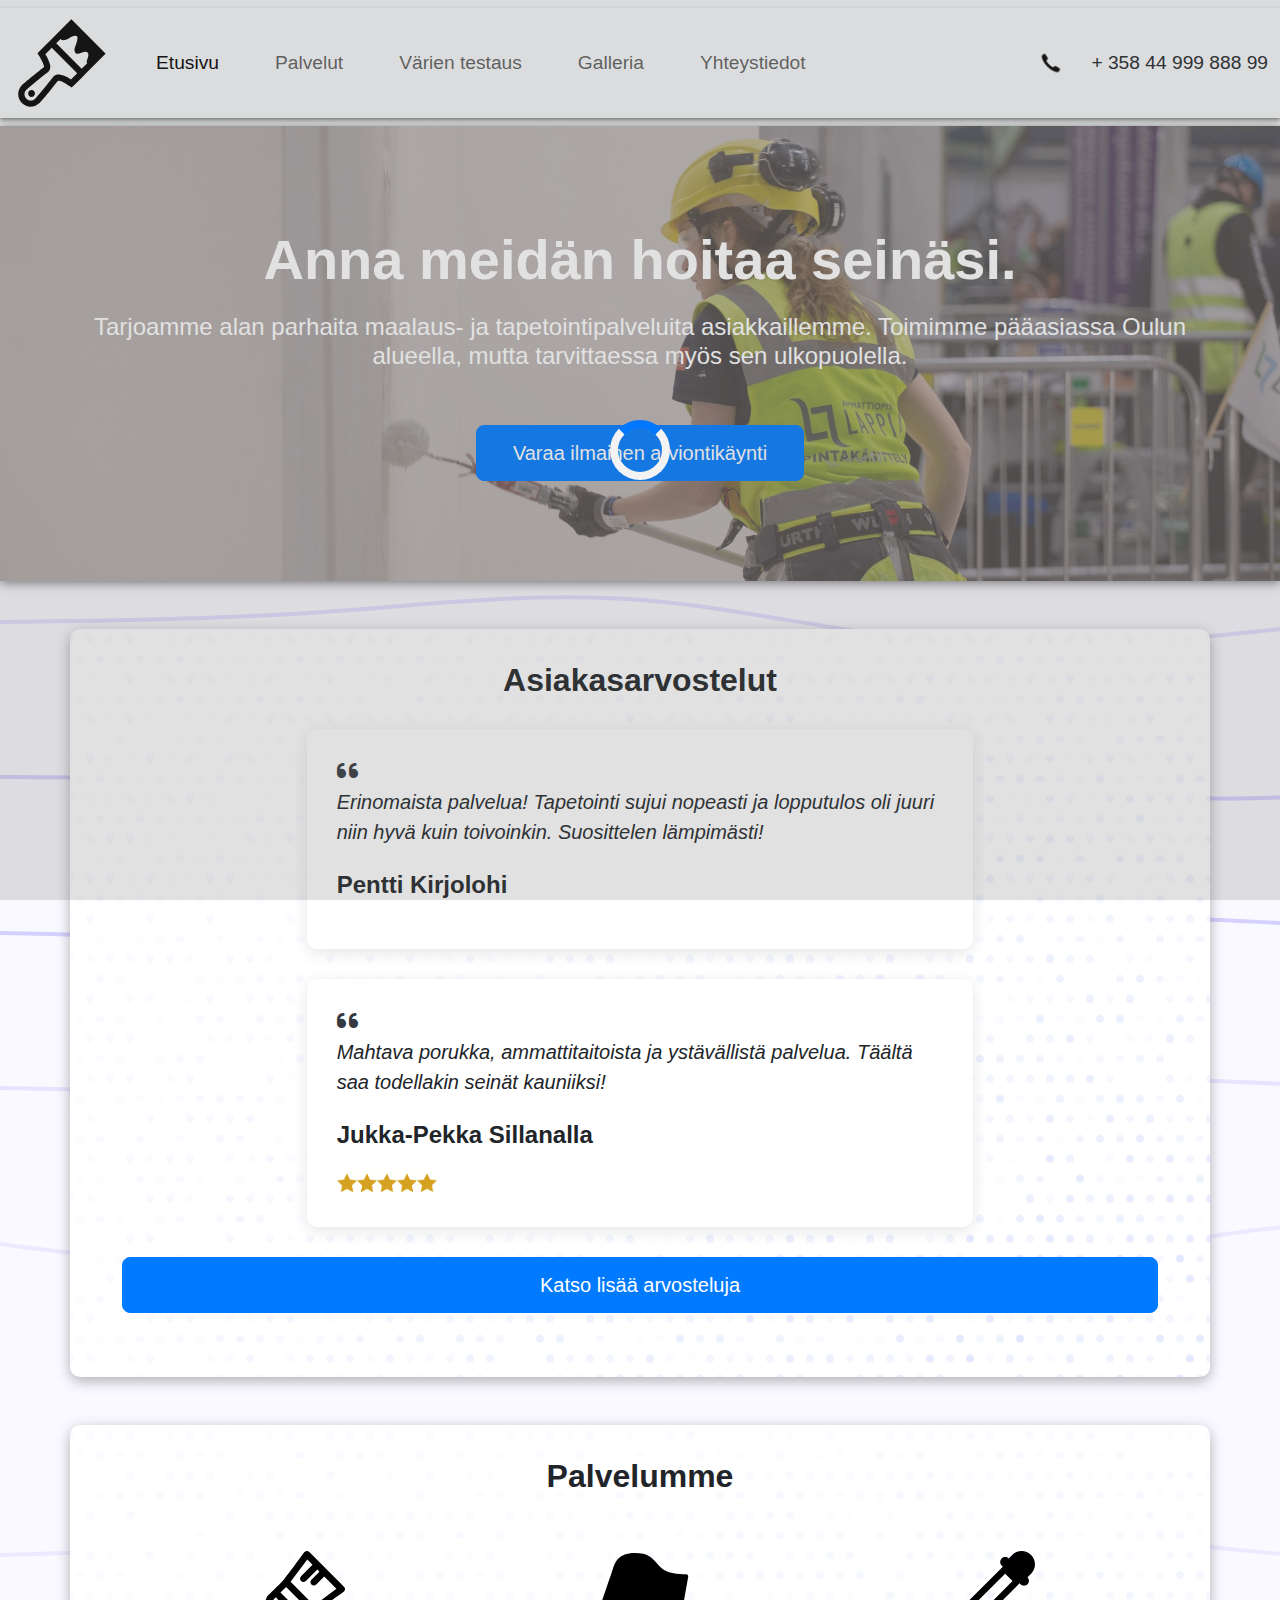
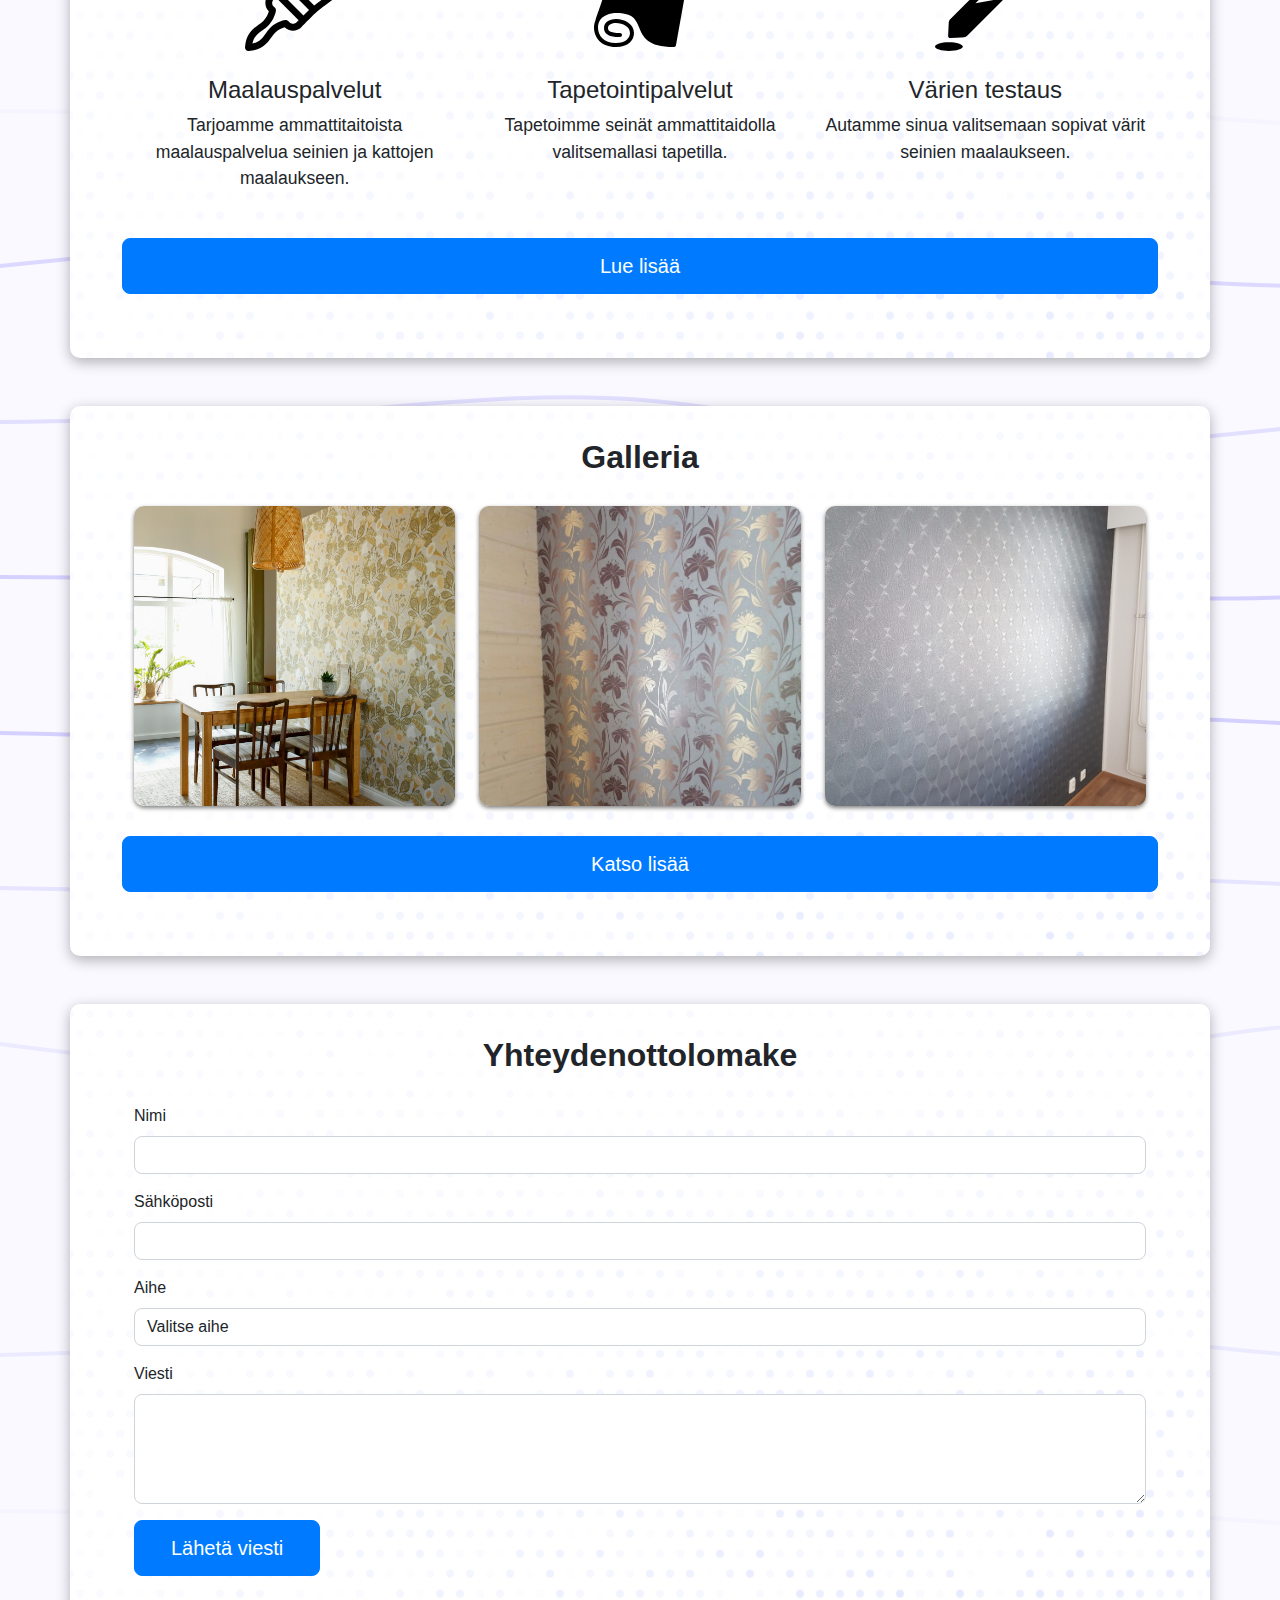
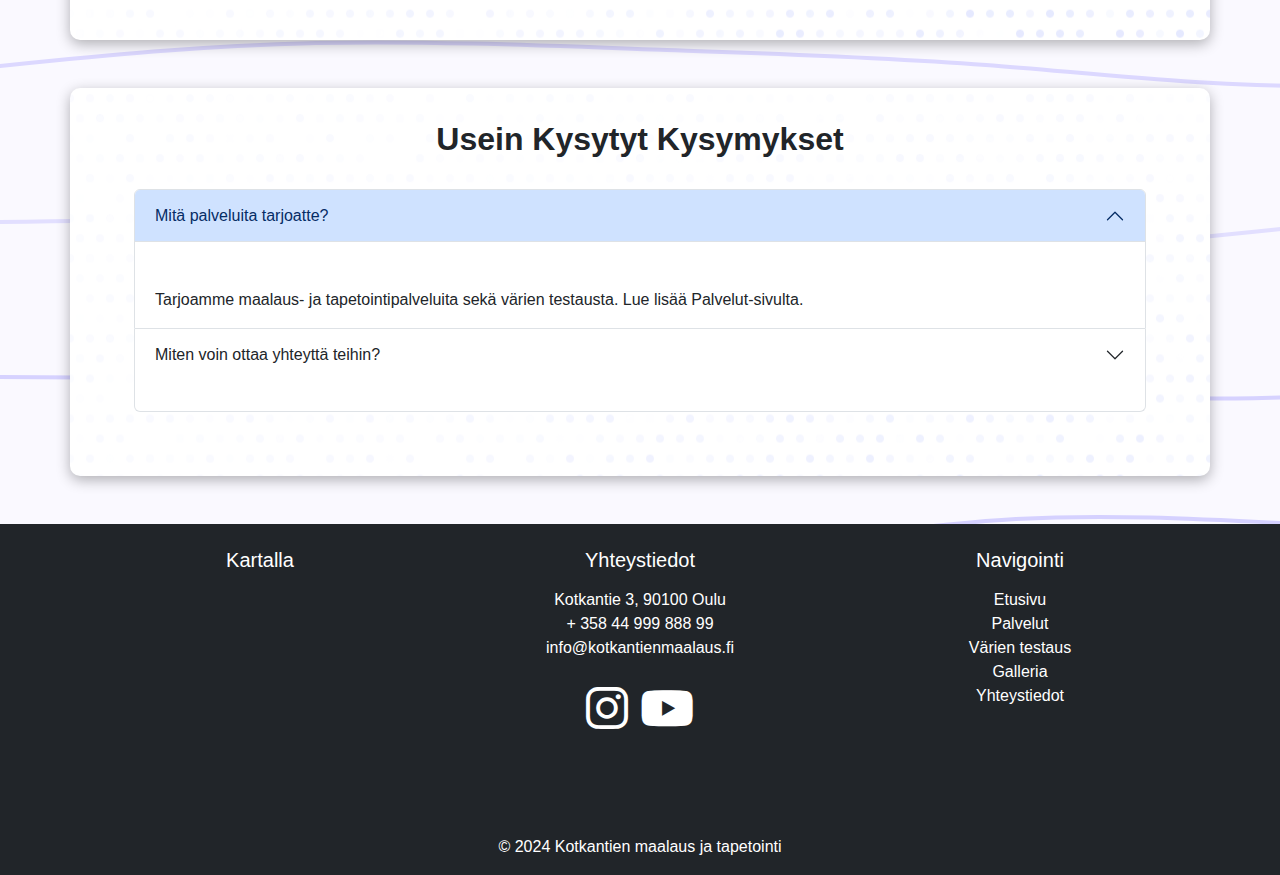
==== commit 75394495: "loppuviimeistely" ====
--- a/html/index.html
+++ b/html/index.html
@@ -1,18 +1,20 @@
 <!DOCTYPE html>
 <html lang="fi">
+
 <head>
     <meta charset="UTF-8">
     <meta name="viewport" content="width=device-width, initial-scale=1.0">
-    
+
     <link href="https://cdn.jsdelivr.net/npm/bootstrap@5.3.3/dist/css/bootstrap.min.css" rel="stylesheet">
     <script src="https://cdn.jsdelivr.net/npm/bootstrap@5.3.3/dist/js/bootstrap.bundle.min.js"></script>
     <script src="../javascript/javascript.js"></script>
     <link rel="stylesheet" href="../css/style.css">
 
     <link rel="stylesheet" href="https://cdnjs.cloudflare.com/ajax/libs/font-awesome/6.0.0-beta3/css/all.min.css">
-    
+
     <title>Kotkantien maalaus ja tapetointi</title>
 </head>
+
 <body>
     <div class="loading-overlay">
         <div class="loader"></div>
@@ -54,9 +56,11 @@
     <section class="hero-section">
         <div class="container">
             <h1>Anna meidän hoitaa seinäsi.</h1>
-            <h3>Tarjoamme alan parhaita maalaus- ja tapetointipalveluita asiakkaillemme. Toimimme pääasiassa Oulun alueella, mutta tarvittaessa myös sen ulkopuolella.</h3><br>
-            <button class="btn btn-primary btn-lg">
-                Varaa ilmainen arviontikäynti
+            <h3>Tarjoamme alan parhaita maalaus- ja tapetointipalveluita asiakkaillemme. Toimimme pääasiassa Oulun
+                alueella, mutta tarvittaessa myös sen ulkopuolella.</h3><br>
+            <a href="Yhteystiedot.html" button class="btn btn-primary btn-lg">
+                
+                Varaa ilmainen arviontikäynti</a>
             </button>
         </div>
     </section>
@@ -67,15 +71,20 @@
             <div class="col-md-8">
                 <div class="testimonial">
                     <i class="fas fa-quote-left quote-icon"></i>
-                    <p class="testimonial-text">Erinomaista palvelua! Tapetointi sujui nopeasti ja lopputulos oli juuri niin hyvä kuin toivoinkin. Suosittelen lämpimästi!</p>
-                    <p class="customer-name">Matti Meikäläinen</p>
+                    <p class="testimonial-text">Erinomaista palvelua! Tapetointi sujui nopeasti ja lopputulos oli juuri
+                        niin hyvä kuin toivoinkin. Suosittelen lämpimästi!</p>
+                    <p class="customer-name">Pentti Kirjolohi</p>
                 </div>
                 <div class="testimonial">
                     <i class="fas fa-quote-left quote-icon"></i>
-                    <p class="testimonial-text">Mahtava porukka, ammattitaitoista ja ystävällistä palvelua. Täältä saa todellakin seinät kauniiksi!</p>
-                    <p class="customer-name">Maija Mallikas</p>
-                </div>
-            </div>
+                    <p class="testimonial-text">Mahtava porukka, ammattitaitoista ja ystävällistä palvelua. Täältä saa
+                        todellakin seinät kauniiksi!</p>
+                    <p class="customer-name">Jukka-Pekka Sillanalla</p>
+                    <img  style="width:100px;" src="viisi.png" >
+                </div>
+                
+            </div>
+            <a href="https://g.co/kgs/tU4zrXR" class="btn btn-primary">Katso lisää arvosteluja</a>
         </div>
     </div>
 
@@ -104,13 +113,13 @@
         <h2>Galleria</h2>
         <div class="row">
             <div class="col-md-4">
-                <img src="tapetointi1.jpg" class="img-fluid" alt="Galleria Kuva 1">
+                <img src="tapetointi1.jpg" class="img-fluid gallery-image" alt="Galleria Kuva 1">
             </div>
             <div class="col-md-4">
-                <img src="tapetointi2.jpg" class="img-fluid" alt="Galleria Kuva 2">
+                <img src="tapetointi2.jpg" class="img-fluid gallery-image" alt="Galleria Kuva 2">
             </div>
             <div class="col-md-4">
-                <img src="tapetointi3.jpg" class="img-fluid" alt="Galleria Kuva 3">
+                <img src="tapetointi3.jpg" class="img-fluid gallery-image" alt="Galleria Kuva 3">
             </div>
             <a href="Galleria.html" class="btn btn-primary">Katso lisää</a>
         </div>
@@ -132,42 +141,44 @@
     <div class="container mt-5">
         <h2>Yhteydenottolomake</h2>
         <form id="contactForm" action="#" method="POST">
-          <div class="mb-3">
-            <label for="name" class="form-label">Nimi</label>
-            <input type="text" class="form-control" id="name" name="name" required>
-          </div>
-          <div class="mb-3">
-            <label for="email" class="form-label">Sähköposti</label>
-            <input type="email" class="form-control" id="email" name="email" required>
-          </div>
-          <div class="mb-3">
-            <label for="subject" class="form-label">Aihe</label>
-            <select class="form-control" id="subject" name="subject" required>
-              <option value="" disabled selected>Valitse aihe</option>
-              <option value="Yleinen tiedustelu">Yleinen tiedustelu</option>
-              <option value="Palautetta">Palautetta</option>
-              <option value="Tarjouspyyntö">Tarjouspyyntö</option>
-              <option value="Muu">Muu</option>
-            </select>
-          </div>
-          <div class="mb-3">
-            <label for="message" class="form-label">Viesti</label>
-            <textarea class="form-control" id="message" name="message" rows="4" required></textarea>
-          </div>
-          <button type="submit" class="btn btn-primary">Lähetä viesti</button>
+            <div class="mb-3">
+                <label for="name" class="form-label">Nimi</label>
+                <input type="text" class="form-control" id="name" name="name" required>
+            </div>
+            <div class="mb-3">
+                <label for="email" class="form-label">Sähköposti</label>
+                <input type="email" class="form-control" id="email" name="email" required>
+            </div>
+            <div class="mb-3">
+                <label for="subject" class="form-label">Aihe</label>
+                <select class="form-control" id="subject" name="subject" required>
+                    <option value="" disabled selected>Valitse aihe</option>
+                    <option value="Yleinen tiedustelu">Yleinen tiedustelu</option>
+                    <option value="Palautetta">Palautetta</option>
+                    <option value="Tarjouspyyntö">Tarjouspyyntö</option>
+                    <option value="Muu">Muu</option>
+                </select>
+            </div>
+            <div class="mb-3">
+                <label for="message" class="form-label">Viesti</label>
+                <textarea class="form-control" id="message" name="message" rows="4" required></textarea>
+            </div>
+            <button type="submit" class="btn btn-primary">Lähetä viesti</button>
         </form>
-      </div>
-      
-      <div class="container mt-5">
+    </div>
+
+    <div class="container mt-5">
         <h2>Usein Kysytyt Kysymykset</h2>
         <div class="accordion" id="faqAccordion">
             <div class="accordion-item">
                 <h2 class="accordion-header" id="question1">
-                    <button class="accordion-button" type="button" data-bs-toggle="collapse" data-bs-target="#collapse1" aria-expanded="true" aria-controls="collapse1">
+                    <button class="accordion-button" type="button" data-bs-toggle="collapse" data-bs-target="#collapse1"
+                        aria-expanded="true" aria-controls="collapse1">
                         Mitä palveluita tarjoatte?
                     </button>
                 </h2>
-                <div id="collapse1" class="accordion-collapse collapse show" aria-labelledby="question1" data-bs-parent="#faqAccordion">
+                <div id="collapse1" class="accordion-collapse collapse show" aria-labelledby="question1"
+                    data-bs-parent="#faqAccordion">
                     <div class="accordion-body">
                         Tarjoamme maalaus- ja tapetointipalveluita sekä värien testausta. Lue lisää Palvelut-sivulta.
                     </div>
@@ -175,13 +186,16 @@
             </div>
             <div class="accordion-item">
                 <h2 class="accordion-header" id="question2">
-                    <button class="accordion-button collapsed" type="button" data-bs-toggle="collapse" data-bs-target="#collapse2" aria-expanded="false" aria-controls="collapse2">
+                    <button class="accordion-button collapsed" type="button" data-bs-toggle="collapse"
+                        data-bs-target="#collapse2" aria-expanded="false" aria-controls="collapse2">
                         Miten voin ottaa yhteyttä teihin?
                     </button>
                 </h2>
-                <div id="collapse2" class="accordion-collapse collapse" aria-labelledby="question2" data-bs-parent="#faqAccordion">
+                <div id="collapse2" class="accordion-collapse collapse" aria-labelledby="question2"
+                    data-bs-parent="#faqAccordion">
                     <div class="accordion-body">
-                        Voit lähettää yhteydenottolomakkeen. Voit myös soittaa meille numeroon +358 44 999 888 99 tai lähettää sähköpostia osoitteeseen info@kotkantienmaalaus.fi.
+                        Voit lähettää yhteydenottolomakkeen. Voit myös soittaa meille numeroon +358 44 999 888 99 tai
+                        lähettää sähköpostia osoitteeseen info@kotkantienmaalaus.fi.
                     </div>
                 </div>
             </div>
@@ -196,21 +210,26 @@
                 <div class="row justify-content-center text-center">
                     <div class="col-lg-4 mb-4 mb-lg-0">
                         <h5 class="text-white mb-3">Kartalla</h5>
-                        <iframe src="https://www.google.com/maps/embed?pb=!1m18!1m12!1m3!1d2087.8379692809362!2d25.508349977649235!3d65.00146934481731!2m3!1f0!2f0!3f0!3m2!1i1024!2i768!4f13.1!3m3!1m2!1s0x4681cd5aac2e0dcb%3A0xd0f738d563fe562d!2sKotkantie%203%2C%2090250%20Oulu%2C%20Suomi!5e1!3m2!1sfi!2sus!4v1717574402900!5m2!1sfi!2sus" width="400" height="200" style="border:0;" allowfullscreen="" loading="lazy" referrerpolicy="no-referrer-when-downgrade"></iframe>
+                        <iframe
+                            src="https://www.google.com/maps/embed?pb=!1m18!1m12!1m3!1d2087.8379692809362!2d25.508349977649235!3d65.00146934481731!2m3!1f0!2f0!3f0!3m2!1i1024!2i768!4f13.1!3m3!1m2!1s0x4681cd5aac2e0dcb%3A0xd0f738d563fe562d!2sKotkantie%203%2C%2090250%20Oulu%2C%20Suomi!5e1!3m2!1sfi!2sus!4v1717574402900!5m2!1sfi!2sus"
+                            width="400" height="200" style="border:0;" allowfullscreen="" loading="lazy"
+                            referrerpolicy="no-referrer-when-downgrade"></iframe>
                     </div>
                     <div class="col-lg-4 mb-4 mb-lg-0">
                         <h5 class="text-white mb-3">Yhteystiedot</h5>
                         <ul class="list-unstyled mb-0">
-                            <li><a href="https://maps.app.goo.gl/LrHc7cmNsEPh6Z8Y8" class="text-white">Kotkantie 3, 90100 Oulu</a></li>
+                            <li><a href="https://maps.app.goo.gl/LrHc7cmNsEPh6Z8Y8" class="text-white">Kotkantie 3,
+                                    90100 Oulu</a></li>
                             <li><a href="tel:+3584499988899" class="text-white">+ 358 44 999 888 99</a></li>
-                            <li><a href="mailto:info@kotkantienmaalaus.fi" class="text-white">info@kotkantienmaalaus.fi</a></li>
+                            <li><a href="mailto:info@kotkantienmaalaus.fi"
+                                    class="text-white">info@kotkantienmaalaus.fi</a></li>
                         </ul>
                         <br>
                         <div class="social-icons">
-                            <a href="https://www.instagram.com/yourinstagram" class="text-white me-2">
+                            <a href="https://www.instagram.com/osaopalvelut/" class="text-white me-2">
                                 <i class="fab fa-instagram fa-3x"></i>
                             </a>
-                            <a href="https://www.youtube.com/youryoutubechannel" class="text-white">
+                            <a href="https://www.youtube.com/channel/UC3Iqv_zEnWSkxxi4hhwwvzQ" class="text-white">
                                 <i class="fab fa-youtube fa-3x"></i>
                             </a>
                         </div>
@@ -233,6 +252,5 @@
         </div>
     </footer>
 </body>
-</html>
-    
-    +
+</html>--- a/css/style.css
+++ b/css/style.css
@@ -121,7 +121,7 @@
     align-items: center;
     width: 200px;
     height: 200px;
-    background-color: #DD4132;
+    background-color: #ffffff;
     margin: 0 auto;
     border-radius: 10px;
     box-shadow: 0 2px 10px rgba(0, 0, 0, 0.3);
@@ -149,16 +149,38 @@
     background-image: url('magicpattern-polka-dot-pattern-1718778258230.png'); 
     background-size:auto;
 }
-.img-fluid {
+
+.mt-6 {
+    background-color: rgb(250, 251, 255);
     border-radius: 10px;
-    box-shadow: 0 2px 4px rgba(0, 0, 0, 0.5);
+    padding: 2.5%;
+    padding-left: 5%;
+    padding-bottom: 5%;
+    padding-right: 5%;
+    box-shadow: 0 4px 14px rgba(0, 0, 0, 0.3);
+    background-image: url('magicpattern-polka-dot-pattern-1718778258230.png'); 
+    background-size:auto;
+    display: flex;
+    justify-content: center;
+    align-items: column;
+    min-height: 50vh; /* Ensure full viewport height */
+}
+
+/* Kuvien koon määrittely */
+.gallery-image {
+    width: 100%;
+    height: 300px; /* Määritä korkeus, jota haluat käyttää */
+    object-fit: cover;
+    border-radius: 10px; /* Pidä olemassa oleva border-radius */
+    box-shadow: 0 2px 4px rgba(0, 0, 0, 0.5); /* Pidä olemassa oleva varjostus */
     transition: transform 0.2s;
 }
 
-.img-fluid:hover {
+.gallery-image:hover {
     transform: scale(1.05);
     box-shadow: 0 8px 16px rgba(0, 0, 0, 0.5);
 }
+
 #modalImage {
     width: 100%;
     height: auto;
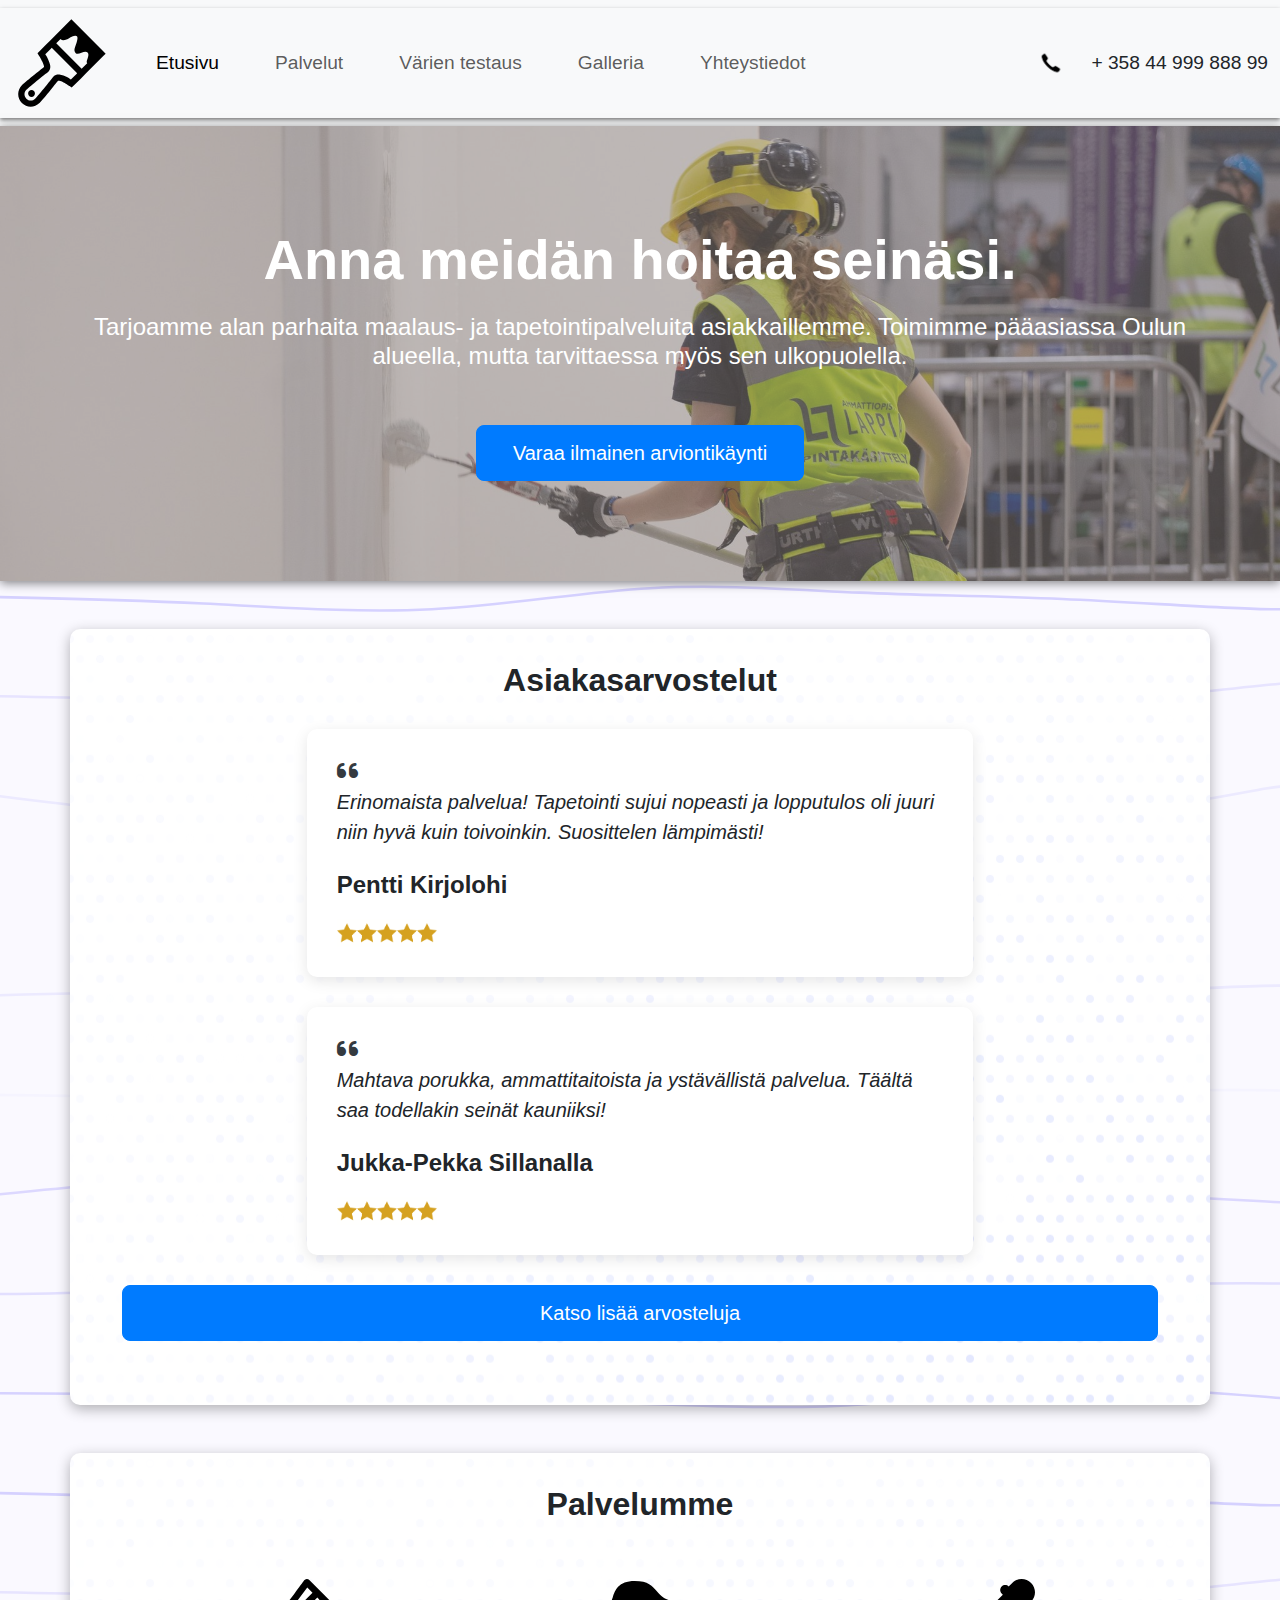
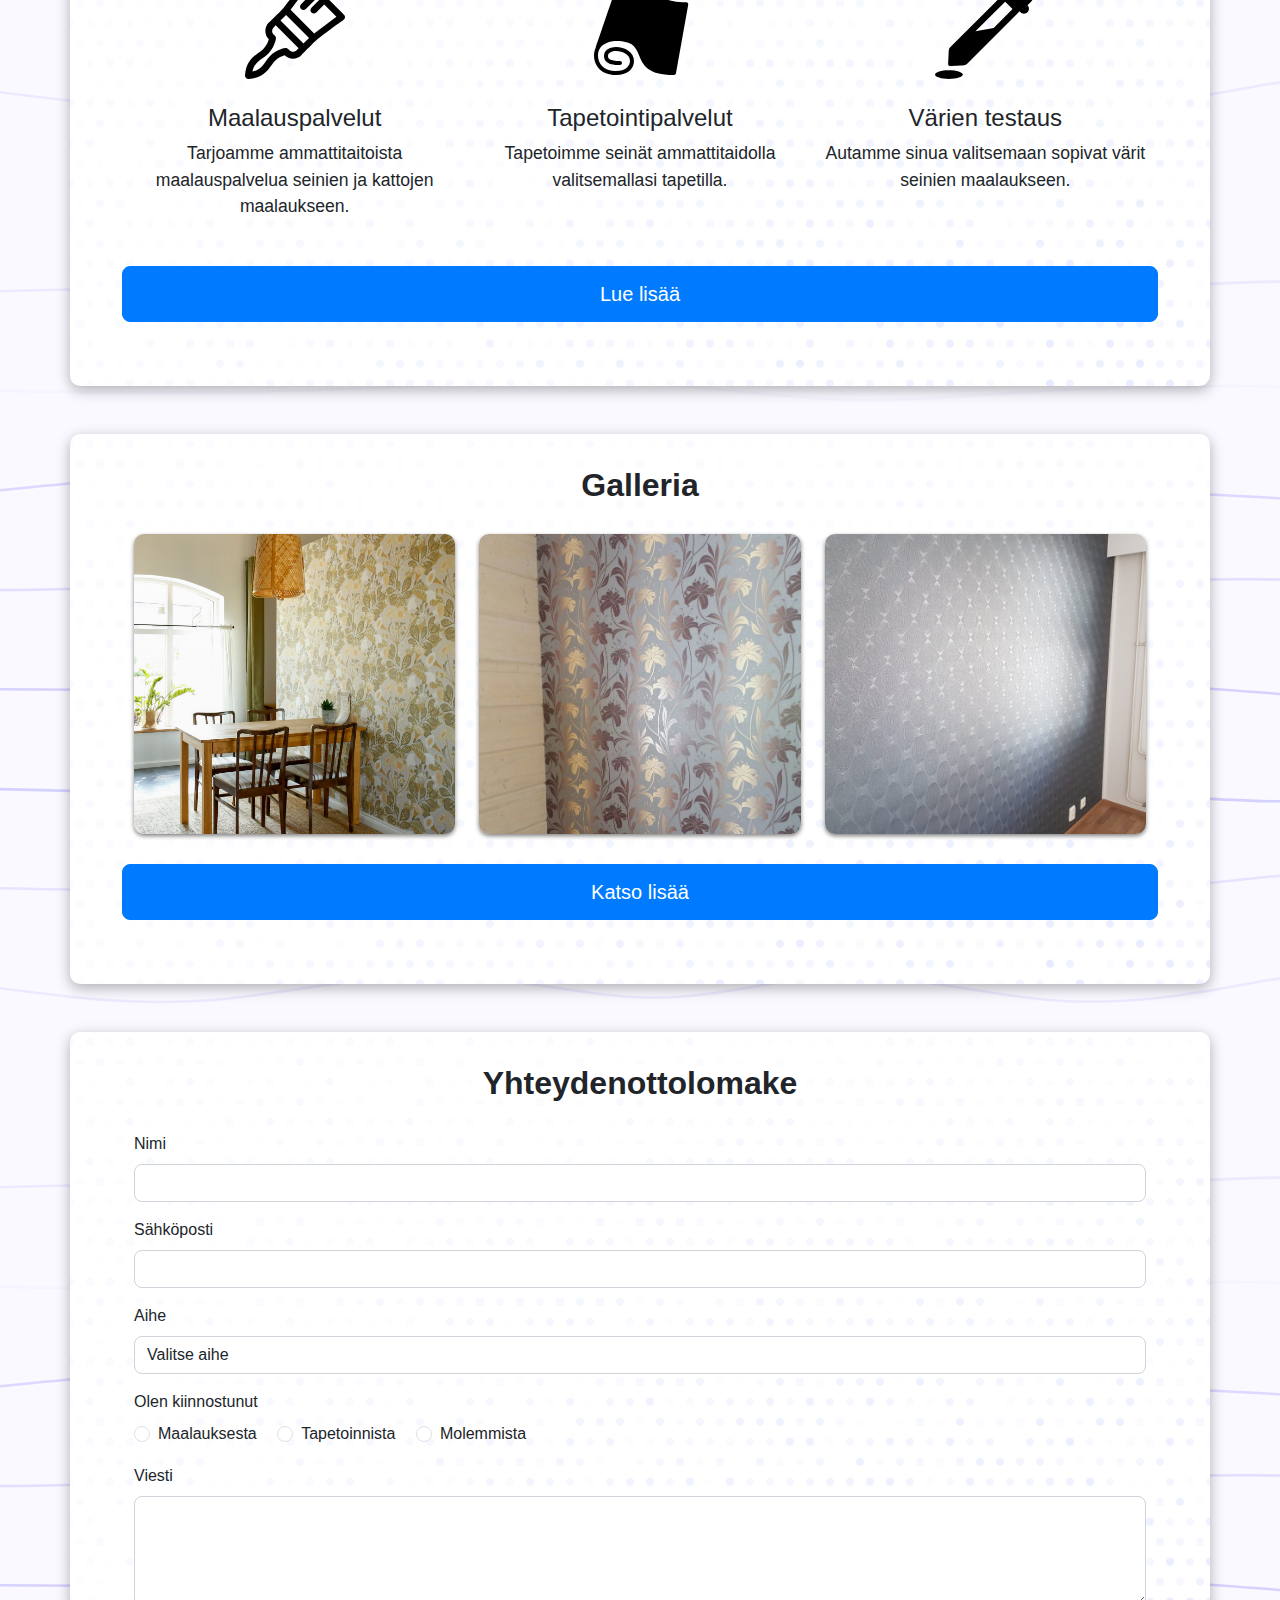
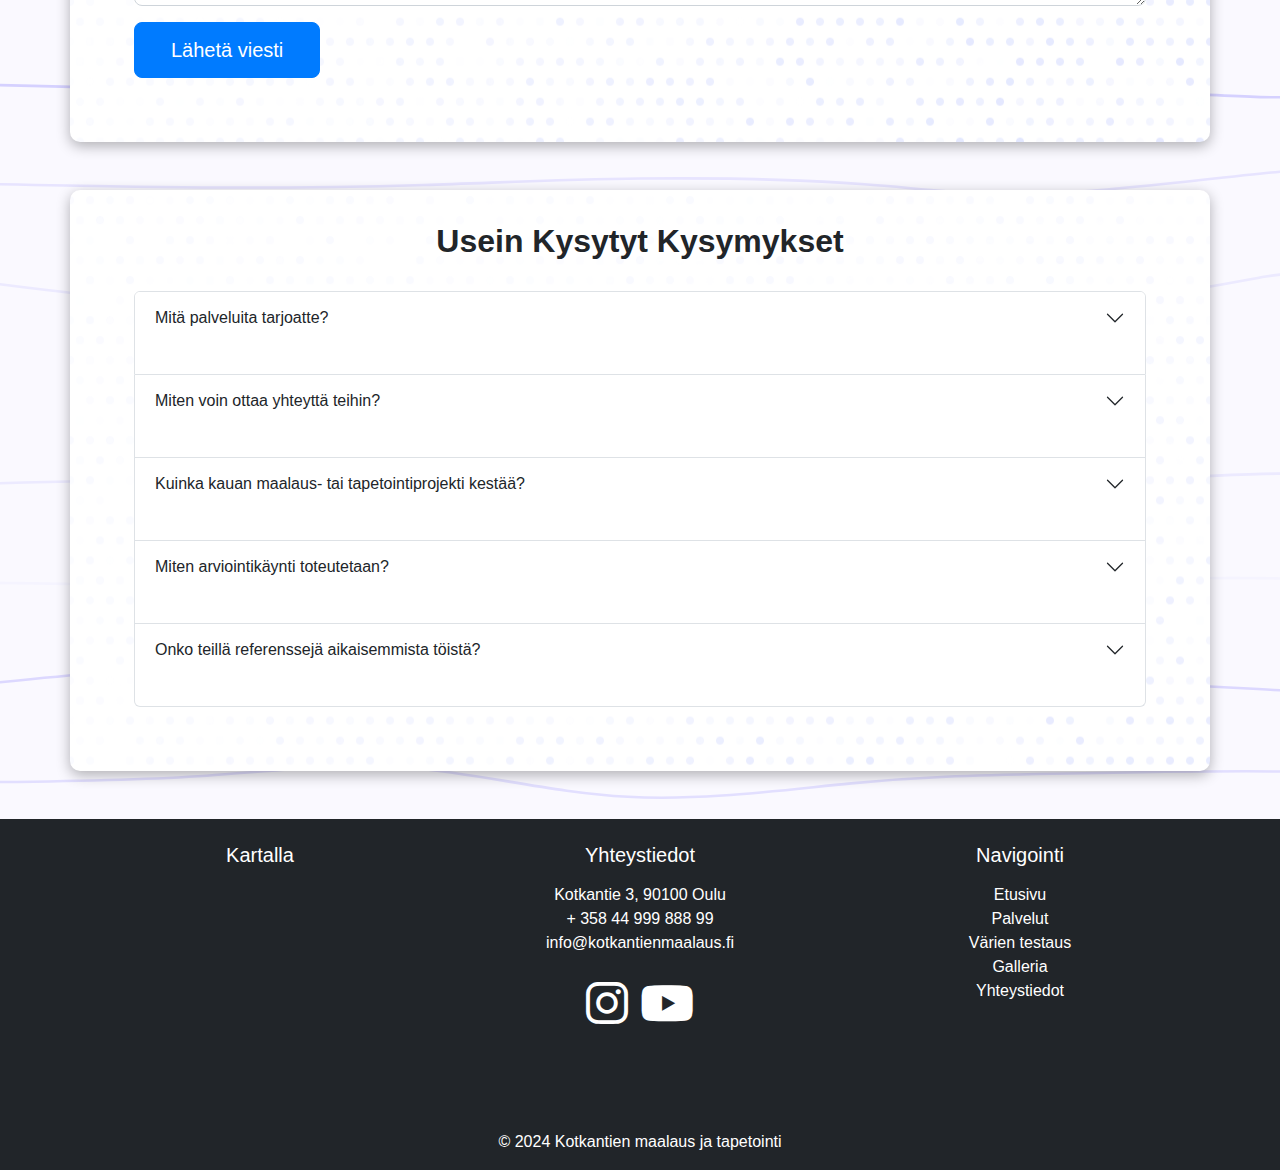
==== commit da520cb9: "sivu valmiiksi" ====
--- a/html/index.html
+++ b/html/index.html
@@ -13,7 +13,12 @@
     <link rel="stylesheet" href="https://cdnjs.cloudflare.com/ajax/libs/font-awesome/6.0.0-beta3/css/all.min.css">
 
     <title>Kotkantien maalaus ja tapetointi</title>
+    <link rel="icon" type="image/x-icon" href="images/logo.ico">
 </head>
+
+<button id="backToTop" class="btn btn-primary" title="Back to Top">
+    <i class="fas fa-chevron-up"></i>
+</button>
 
 <body>
     <div class="loading-overlay">
@@ -22,7 +27,7 @@
     <nav class="navbar navbar-expand-sm bg-light navbar-light">
         <div class="container-fluid">
             <a class="navbar-brand">
-                <img src="logo.svg" alt="Logo" style="width:100px;">
+                <img src="images/logo.svg" alt="Logo" style="width:100px;">
             </a>
             <button class="navbar-toggler" type="button" data-bs-toggle="collapse" data-bs-target="#navbarNav">
                 <span class="navbar-toggler-icon"></span>
@@ -46,7 +51,7 @@
                     </li>
                 </ul>
                 <div class="d-flex align-items-center">
-                    <img src="phone.png" alt="phone" style="width:30px; margin-right: 10px;">
+                    <img src="images/phone.png" alt="phone" style="width:30px; margin-right: 10px;">
                     <a class="nav-link active" href="tel:+3584499988899">+ 358 44 999 888 99</a>
                 </div>
             </div>
@@ -59,7 +64,7 @@
             <h3>Tarjoamme alan parhaita maalaus- ja tapetointipalveluita asiakkaillemme. Toimimme pääasiassa Oulun
                 alueella, mutta tarvittaessa myös sen ulkopuolella.</h3><br>
             <a href="Yhteystiedot.html" button class="btn btn-primary btn-lg">
-                
+
                 Varaa ilmainen arviontikäynti</a>
             </button>
         </div>
@@ -72,17 +77,19 @@
                 <div class="testimonial">
                     <i class="fas fa-quote-left quote-icon"></i>
                     <p class="testimonial-text">Erinomaista palvelua! Tapetointi sujui nopeasti ja lopputulos oli juuri
-                        niin hyvä kuin toivoinkin. Suosittelen lämpimästi!</p>
+                        niin hyvä kuin toivoinkin. Suosittelen lämpimästi! </p>
+
                     <p class="customer-name">Pentti Kirjolohi</p>
+                    <img style="width:100px;" src="images/viisi.png">
                 </div>
                 <div class="testimonial">
                     <i class="fas fa-quote-left quote-icon"></i>
                     <p class="testimonial-text">Mahtava porukka, ammattitaitoista ja ystävällistä palvelua. Täältä saa
                         todellakin seinät kauniiksi!</p>
                     <p class="customer-name">Jukka-Pekka Sillanalla</p>
-                    <img  style="width:100px;" src="viisi.png" >
-                </div>
-                
+                    <img style="width:100px;" src="images/viisi.png">
+                </div>
+
             </div>
             <a href="https://g.co/kgs/tU4zrXR" class="btn btn-primary">Katso lisää arvosteluja</a>
         </div>
@@ -92,17 +99,17 @@
         <h2>Palvelumme</h2>
         <div class="row">
             <div class="col-md-4 text-center">
-                <img src="paint.svg" alt="paint" style="width:100px; margin: 25px;">
+                <img src="images/paint.svg" alt="paint" style="width:100px; margin: 25px;">
                 <h3>Maalauspalvelut</h3>
                 <p>Tarjoamme ammattitaitoista maalauspalvelua seinien ja kattojen maalaukseen.</p>
             </div>
             <div class="col-md-4 text-center">
-                <img src="wallpaper.svg" alt="wallpaper" style="width:100px; margin: 25px;">
+                <img src="images/wallpaper.svg" alt="wallpaper" style="width:100px; margin: 25px;">
                 <h3>Tapetointipalvelut</h3>
                 <p>Tapetoimme seinät ammattitaidolla valitsemallasi tapetilla.</p>
             </div>
             <div class="col-md-4 text-center">
-                <img src="colorpick.svg" alt="color pick" style="width:100px; margin: 25px;">
+                <img src="images/colorpick.svg" alt="color pick" style="width:100px; margin: 25px;">
                 <h3>Värien testaus</h3>
                 <p>Autamme sinua valitsemaan sopivat värit seinien maalaukseen.</p>
             </div>
@@ -113,13 +120,13 @@
         <h2>Galleria</h2>
         <div class="row">
             <div class="col-md-4">
-                <img src="tapetointi1.jpg" class="img-fluid gallery-image" alt="Galleria Kuva 1">
+                <img src="images/tapetointi1.jpg" class="img-fluid gallery-image" alt="Galleria Kuva 1">
             </div>
             <div class="col-md-4">
-                <img src="tapetointi2.jpg" class="img-fluid gallery-image" alt="Galleria Kuva 2">
+                <img src="images/tapetointi2.jpg" class="img-fluid gallery-image" alt="Galleria Kuva 2">
             </div>
             <div class="col-md-4">
-                <img src="tapetointi3.jpg" class="img-fluid gallery-image" alt="Galleria Kuva 3">
+                <img src="images/tapetointi3.jpg" class="img-fluid gallery-image" alt="Galleria Kuva 3">
             </div>
             <a href="Galleria.html" class="btn btn-primary">Katso lisää</a>
         </div>
@@ -160,28 +167,46 @@
                 </select>
             </div>
             <div class="mb-3">
+                <label for="interest" class="form-label">Olen kiinnostunut</label>
+                <div>
+                    <div class="form-check form-check-inline">
+                        <input class="form-check-input" type="radio" name="interest" id="painting" value="Maalauksesta" required>
+                        <label class="form-check-label" for="painting">Maalauksesta</label>
+                    </div>
+                    <div class="form-check form-check-inline">
+                        <input class="form-check-input" type="radio" name="interest" id="wallpapering" value="Tapetoinnista" required>
+                        <label class="form-check-label" for="wallpapering">Tapetoinnista</label>
+                    </div>
+                    <div class="form-check form-check-inline">
+                        <input class="form-check-input" type="radio" name="interest" id="both" value="Molemmista" required>
+                        <label class="form-check-label" for="wallpapering">Molemmista</label>
+                    </div>
+                </div>
+                
+            </div>
+            <div class="mb-3">
                 <label for="message" class="form-label">Viesti</label>
                 <textarea class="form-control" id="message" name="message" rows="4" required></textarea>
             </div>
             <button type="submit" class="btn btn-primary">Lähetä viesti</button>
-        </form>
-    </div>
-
+        </form></div>
     <div class="container mt-5">
         <h2>Usein Kysytyt Kysymykset</h2>
         <div class="accordion" id="faqAccordion">
             <div class="accordion-item">
                 <h2 class="accordion-header" id="question1">
-                    <button class="accordion-button" type="button" data-bs-toggle="collapse" data-bs-target="#collapse1"
+                    <button class="accordion-button collapsed" type="button" data-bs-toggle="collapse" data-bs-target="#collapse1"
                         aria-expanded="true" aria-controls="collapse1">
                         Mitä palveluita tarjoatte?
                     </button>
                 </h2>
-                <div id="collapse1" class="accordion-collapse collapse show" aria-labelledby="question1"
-                    data-bs-parent="#faqAccordion">
-                    <div class="accordion-body">
-                        Tarjoamme maalaus- ja tapetointipalveluita sekä värien testausta. Lue lisää Palvelut-sivulta.
-                    </div>
+                <div id="collapse1" class="accordion-collapse collapse" aria-labelledby="question1"
+                    data-bs-parent="#faqAccordion">
+                    <div class="accordion-body">
+                        Tarjoamme maalaus- ja tapetointipalveluita sekä värien testausta. Lue lisää <a
+                            href="Palvelut.html">Palvelut-sivulta</a>.
+                    </div>
+
                 </div>
             </div>
             <div class="accordion-item">
@@ -194,12 +219,61 @@
                 <div id="collapse2" class="accordion-collapse collapse" aria-labelledby="question2"
                     data-bs-parent="#faqAccordion">
                     <div class="accordion-body">
-                        Voit lähettää yhteydenottolomakkeen. Voit myös soittaa meille numeroon +358 44 999 888 99 tai
-                        lähettää sähköpostia osoitteeseen info@kotkantienmaalaus.fi.
-                    </div>
+                        Voit lähettää yhteydenottolomakkeen. Voit myös soittaa meille numeroon <a href="tel:+3584499988899">+ 358 44 999 888 99</a> tai
+                        lähettää sähköpostia osoitteeseen <a
+                        href="mailto:info@kotkantienmaalaus.fi">info@kotkantienmaalaus.fi</a>.
+                    </div>
+                </div>
+            </div>
+            <div class="accordion-item">
+                <h2 class="accordion-header" id="question3">
+                    <button class="accordion-button collapsed" type="button" data-bs-toggle="collapse" data-bs-target="#collapse3"
+                        aria-expanded="true" aria-controls="collapse3">
+                        Kuinka kauan maalaus- tai tapetointiprojekti kestää?
+                    </button>
+                </h2>
+                <div id="collapse3" class="accordion-collapse collapse" aria-labelledby="question3"
+                    data-bs-parent="#faqAccordion">
+                    <div class="accordion-body">
+                        Projektin kesto riippuu työn laajuudesta, mutta tyypillisesti sisäseinien maalaus kestää 1-3 päivää, kun taas tapetointi voi viedä 2-4 päivää.
+                    </div>
+
+                </div>
+            </div>
+            <div class="accordion-item">
+                <h2 class="accordion-header" id="question4">
+                    <button class="accordion-button collapsed" type="button" data-bs-toggle="collapse" data-bs-target="#collapse4"
+                        aria-expanded="true" aria-controls="collapse4">
+                        Miten arviointikäynti toteutetaan?
+                    </button>
+                </h2>
+                <div id="collapse4" class="accordion-collapse collapse" aria-labelledby="question4"
+                    data-bs-parent="#faqAccordion">
+                    <div class="accordion-body">
+                        Arviointikäynti tehdään asiakkaan toivomassa kohteessa. Ammattilaisemme käy paikan päällä arvioimassa työn laajuuden ja antaa sen perusteella tarjouksen.
+                    </div>
+
+                </div>
+            </div>
+            <div class="accordion-item">
+                <h2 class="accordion-header" id="question5">
+                    <button class="accordion-button collapsed" type="button" data-bs-toggle="collapse" data-bs-target="#collapse5"
+                        aria-expanded="true" aria-controls="collapse5">
+                        Onko teillä referenssejä aikaisemmista töistä?
+                    </button>
+                </h2>
+                <div id="collapse5" class="accordion-collapse collapse" aria-labelledby="question5"
+                    data-bs-parent="#faqAccordion">
+                    <div class="accordion-body">
+                        Kyllä, voit tutustua aikaisempiin töihimme <a
+                            href="Galleria.html">Galleria-sivulla</a>. Voimme myös tarvittaessa antaa yhteystietoja aiemmille asiakkaille, jotka voivat kertoa kokemuksistaan.
+                    </div>
+
                 </div>
             </div>
             <!-- Lisää tarvittaessa lisää kysymyksiä vastauksineen -->
+             
+             
         </div>
     </div>
     <br><br>
--- a/css/style.css
+++ b/css/style.css
@@ -1,7 +1,7 @@
 body {
     font-family: Arial, sans-serif;
-    background-image: url('magicpattern-wave-generator-1718778646222.svg'); 
-    background-size:auto;
+    background-image: url('images/magicpattern-wave-generator-1718778646222.svg');
+    background-size:contain;
 }
 
 
@@ -29,6 +29,7 @@
     width: 30px;
     margin-right: 15px;
 }
+
 button:hover,
 .btn-primary:hover,
 .btn-secondary:hover {
@@ -86,11 +87,16 @@
 .colors {
     display: flex;
     flex-wrap: wrap;
-    justify-content: center; /* Keskitä vaakasuunnassa */
-    gap: 10px; /* Väli napin ja toisen välillä */
-    width: 75%; /* Dynaaminen leveys */
-    margin: 0 auto; /* Keskittää vaakasuunnassa */
-    margin-bottom: 25px; /* Alareunaan marginaali */
+    justify-content: center;
+    /* Keskitä vaakasuunnassa */
+    gap: 10px;
+    /* Väli napin ja toisen välillä */
+    width: 75%;
+    /* Dynaaminen leveys */
+    margin: 0 auto;
+    /* Keskittää vaakasuunnassa */
+    margin-bottom: 25px;
+    /* Alareunaan marginaali */
 }
 
 
@@ -102,7 +108,7 @@
     box-shadow: 0 2px 4px rgba(0, 0, 0, 0.3);
     cursor: pointer;
     transition: transform 0.2s ease;
-    
+
 }
 
 .color:hover {
@@ -112,7 +118,7 @@
 .color-testing {
     margin-top: 20px;
     text-align: center;
-    
+
 }
 
 .test-area {
@@ -121,23 +127,26 @@
     align-items: center;
     width: 200px;
     height: 200px;
-    background-color: #ffffff;
+    background-color: #fff;
     margin: 0 auto;
     border-radius: 10px;
     box-shadow: 0 2px 10px rgba(0, 0, 0, 0.3);
 }
-.btn-secondary
-{
+
+.btn-secondary {
     margin: 15px;
     margin-bottom: 25px;
-    
-}
+
+}
+
 footer a {
     text-decoration: none;
 }
+
 footer a:hover {
     text-decoration: underline;
 }
+
 .mt-5 {
     background-color: rgb(250, 251, 255);
     border-radius: 10px;
@@ -146,8 +155,8 @@
     padding-bottom: 5%;
     padding-right: 5%;
     box-shadow: 0 4px 14px rgba(0, 0, 0, 0.3);
-    background-image: url('magicpattern-polka-dot-pattern-1718778258230.png'); 
-    background-size:auto;
+    background-image: url('images/magicpattern-polka-dot-pattern-1718778258230.png');
+    background-size: auto;
 }
 
 .mt-6 {
@@ -158,21 +167,25 @@
     padding-bottom: 5%;
     padding-right: 5%;
     box-shadow: 0 4px 14px rgba(0, 0, 0, 0.3);
-    background-image: url('magicpattern-polka-dot-pattern-1718778258230.png'); 
-    background-size:auto;
+    background-image: url('images/magicpattern-polka-dot-pattern-1718778258230.png');
+    background-size: auto;
     display: flex;
     justify-content: center;
     align-items: column;
-    min-height: 50vh; /* Ensure full viewport height */
+    min-height: 50vh;
+    /* Ensure full viewport height */
 }
 
 /* Kuvien koon määrittely */
 .gallery-image {
     width: 100%;
-    height: 300px; /* Määritä korkeus, jota haluat käyttää */
+    height: 300px;
+    /* Määritä korkeus, jota haluat käyttää */
     object-fit: cover;
-    border-radius: 10px; /* Pidä olemassa oleva border-radius */
-    box-shadow: 0 2px 4px rgba(0, 0, 0, 0.5); /* Pidä olemassa oleva varjostus */
+    border-radius: 10px;
+    /* Pidä olemassa oleva border-radius */
+    box-shadow: 0 2px 4px rgba(0, 0, 0, 0.5);
+    /* Pidä olemassa oleva varjostus */
     transition: transform 0.2s;
 }
 
@@ -186,20 +199,22 @@
     height: auto;
     border-radius: 15px;
 }
+
 #modalImage {
     width: 100%;
     height: auto;
     border-radius: 15px;
 }
-#modalImage:hover
-{
+
+#modalImage:hover {
     transform: scale(1.00);
-    box-shadow: 0 2px 4px rgba(0, 0, 0, 0.5); 
+    box-shadow: 0 2px 4px rgba(0, 0, 0, 0.5);
 }
 
 .hero-section {
-    position: relative; /* Tarvitaan absoluuttiselle overlay-elementille */
-    background-image: url('bg.jpg');
+    position: relative;
+    /* Tarvitaan absoluuttiselle overlay-elementille */
+    background-image: url('images/bg.jpg');
     background-size: cover;
     background-position: center;
     padding: 100px 0;
@@ -208,8 +223,10 @@
 }
 
 .hero-section2 {
-    position: relative; /* Tarvitaan absoluuttiselle overlay-elementille */
-    padding: 70px 0;;
+    position: relative;
+    /* Tarvitaan absoluuttiselle overlay-elementille */
+    padding: 70px 0;
+    ;
     color: #000000;
     text-align: center;
 }
@@ -223,7 +240,8 @@
     right: 0;
     bottom: 0;
     background: rgba(142, 134, 134, 0.5);
-    z-index: 1; /* Asetetaan z-indeksi pienemmäksi kuin tekstille */
+    z-index: 1;
+    /* Asetetaan z-indeksi pienemmäksi kuin tekstille */
     box-shadow: 0 2px 10px rgba(0, 0, 0, 0.5);
 }
 
@@ -231,22 +249,26 @@
     font-size: 3.5rem;
     font-weight: 700;
     margin-bottom: 20px;
-    position: relative; /* Tarvitaan korostetulle tekstile */
-    z-index: 2; /* Asetetaan z-indeksi suuremmaksi kuin overlayn */
+    position: relative;
+    /* Tarvitaan korostetulle tekstile */
+    z-index: 2;
+    /* Asetetaan z-indeksi suuremmaksi kuin overlayn */
 }
 
 .hero-section h3 {
     font-size: 1.5rem;
     font-weight: 400;
     margin-bottom: 30px;
-    position: relative; /* Samoin tässä */
+    position: relative;
+    /* Samoin tässä */
     z-index: 2;
 }
 
 .hero-section .btn-primary {
     font-size: 1.25rem;
     padding: 12px 36px;
-    position: relative; /* Ja tässä */
+    position: relative;
+    /* Ja tässä */
     z-index: 2;
 }
 
@@ -280,7 +302,8 @@
 
 .form-control {
     border-radius: 8px;
-    border-color: #ced4da; /* Adjust as needed */
+    border-color: #ced4da;
+    /* Adjust as needed */
 }
 
 .btn-primary {
@@ -302,8 +325,8 @@
         margin-bottom: 20px;
     }
 }
-.accordion-button:hover
-{
+
+.accordion-button:hover {
     transform: scale(1.00);
 }
 
@@ -331,6 +354,71 @@
 }
 
 @keyframes spin {
-    0% { transform: rotate(0deg); }
-    100% { transform: rotate(360deg); }
-}
+    0% {
+        transform: rotate(0deg);
+    }
+
+    100% {
+        transform: rotate(360deg);
+    }
+}
+
+/* Tyylit modaalin värialueille */
+.modal-test-area {
+    position: relative;
+    display: flex;
+    align-items: center;
+    justify-content: center;
+    text-align: center;
+    overflow: hidden;
+    color: #fff;
+    /* Varmistaa, että teksti on valkoinen */
+}
+
+.color-info {
+    position: absolute;
+    text-align: center;
+    color: #fff;
+    /* Varmistaa, että teksti on valkoinen */
+    font-size: 1.2rem;
+    font-weight: bold;
+}
+
+.tooltip {
+    opacity: 1;
+    /* Varmistaa, että tooltip on näkyvissä */
+    display: block;
+    /* Varmistaa, että tooltip on näkyvissä */
+}
+
+.service-item {
+    display: flex;
+    flex-direction: column;
+    align-items: center;
+    width: 100%;
+    /* Leveys 100% */
+    max-width: 1100px;
+    /* Maksimileveys */
+    margin: 0 auto;
+    /* Keskittää vaakasuunnassa */
+    text-align: center;
+    /* Tekstin keskitys */
+}
+#backToTop {
+    position: fixed;
+    bottom: 20px;
+    right: 20px;
+    display: none; /* Initially hidden */
+    z-index: 999;
+    border: none;
+    border-radius: 50%;
+    padding: 10px 15px;
+    font-size: 18px;
+    background-color: #007bff;
+    color: white;
+    cursor: pointer;
+}
+
+#backToTop:hover {
+    background-color: #0056b3;
+}
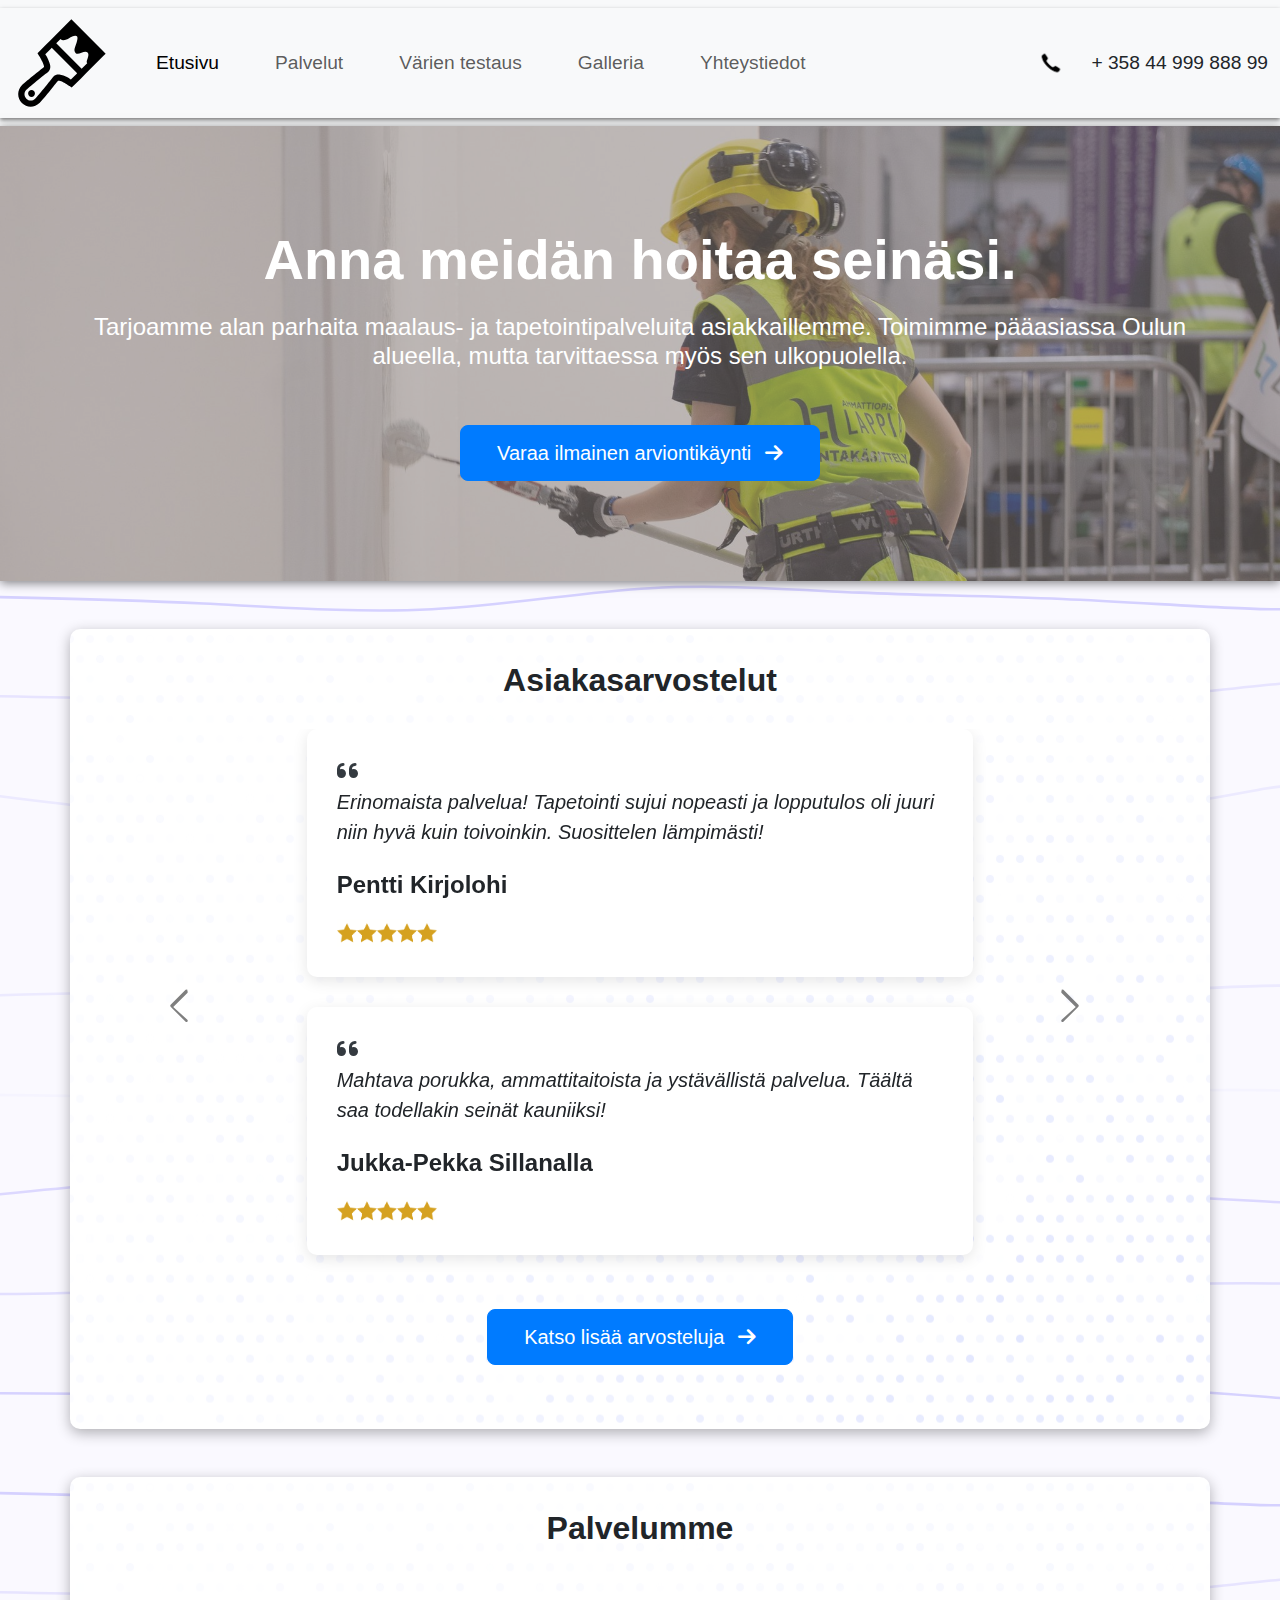
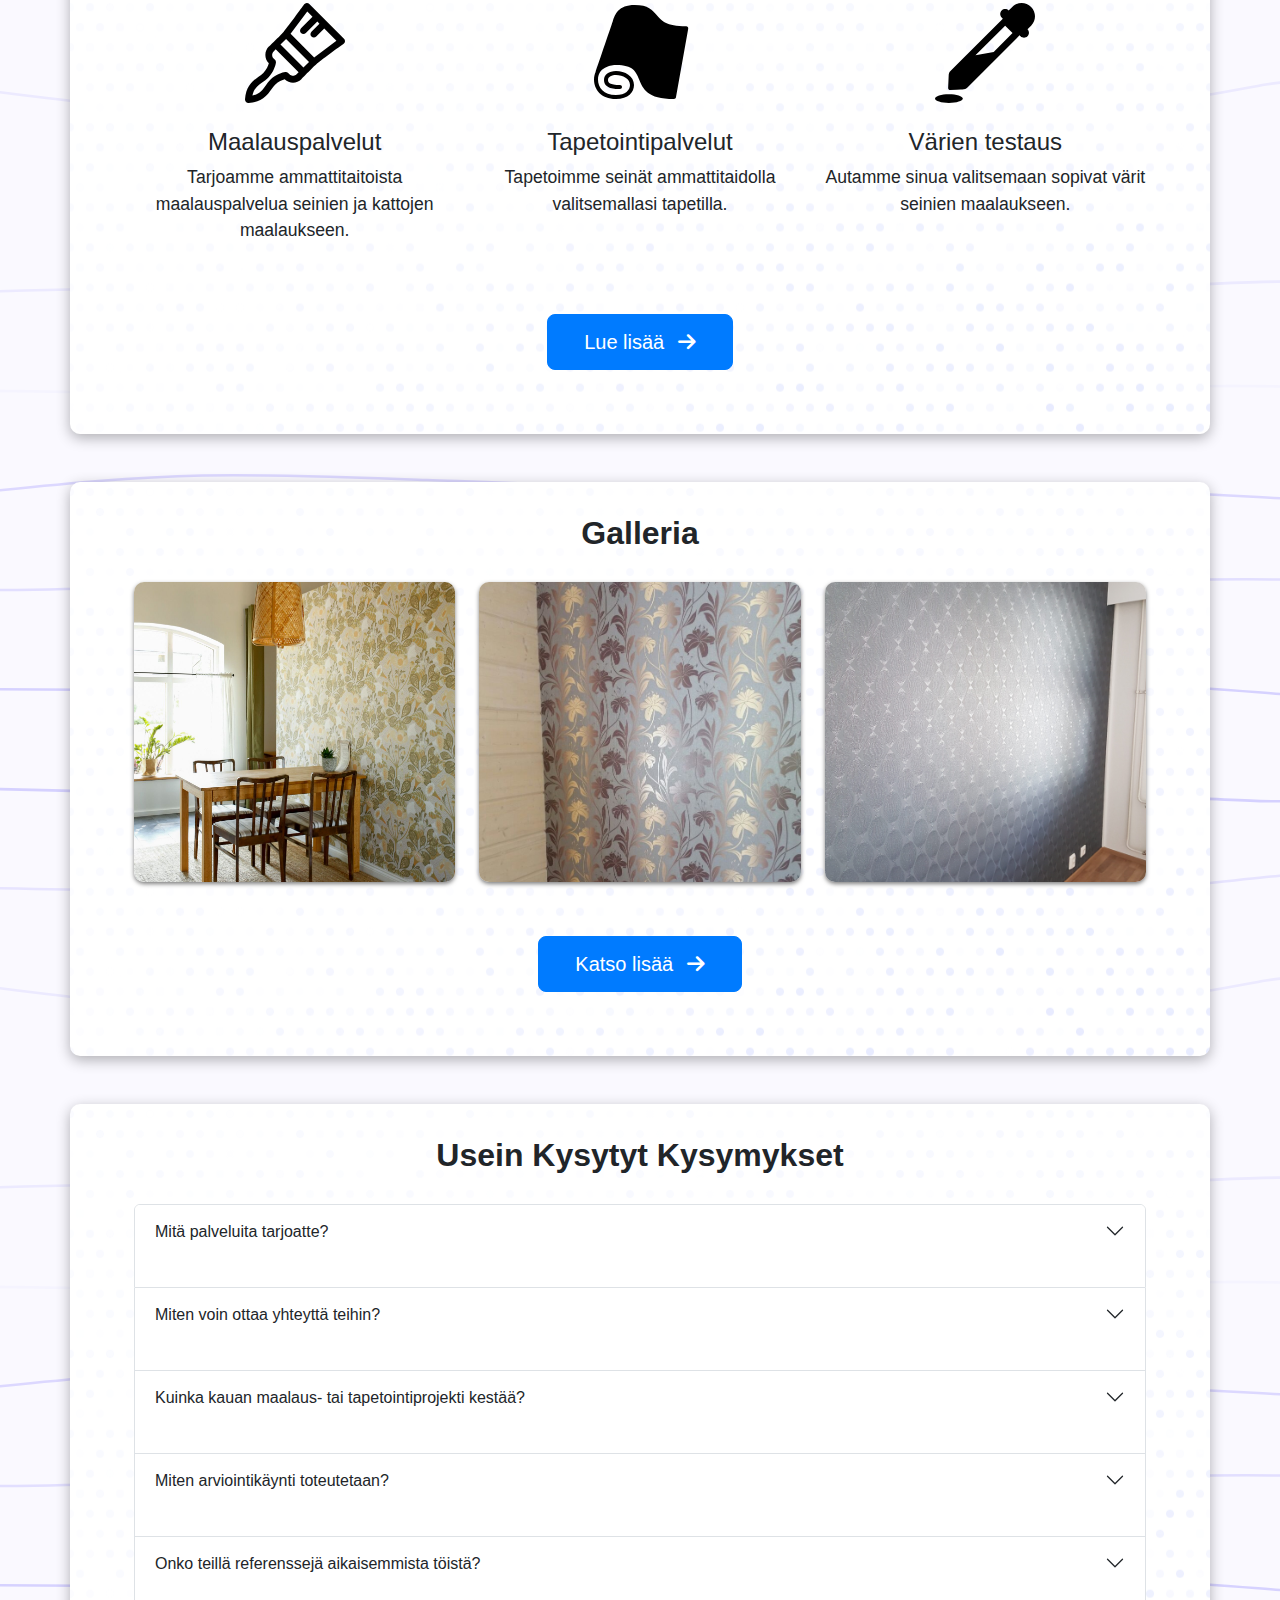
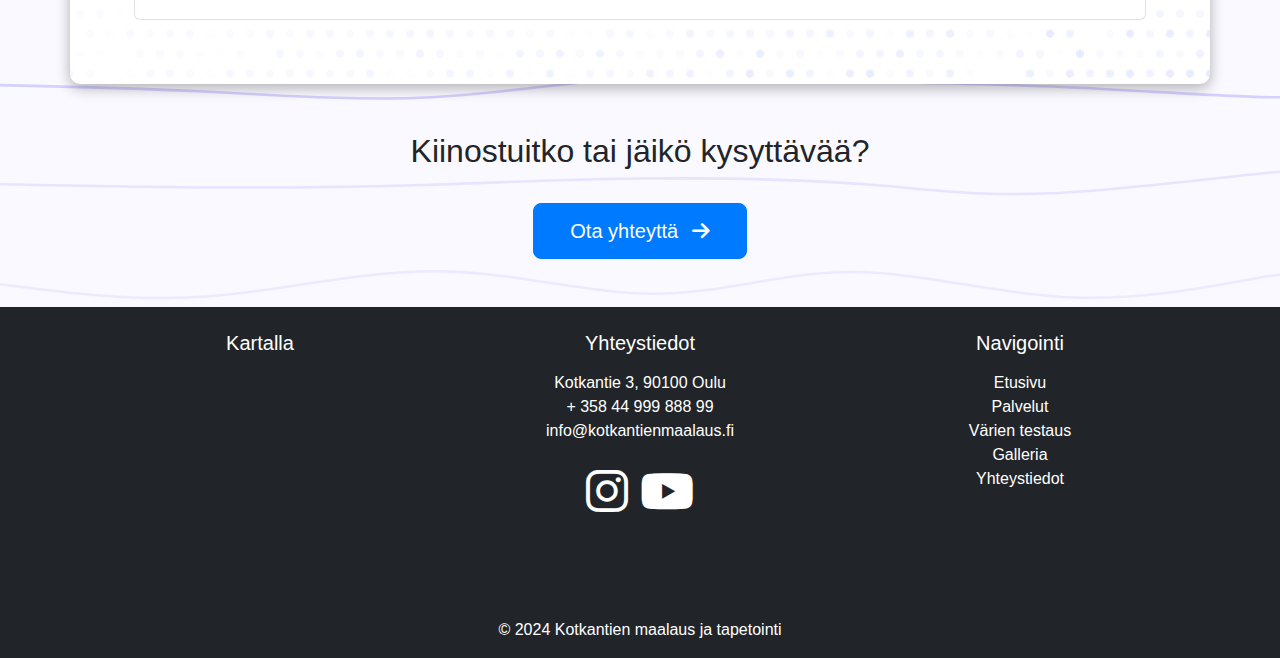
==== commit efb57216: "nuolet nappeihin ja karuselli arvosteluihin" ====
--- a/html/index.html
+++ b/html/index.html
@@ -65,35 +65,88 @@
                 alueella, mutta tarvittaessa myös sen ulkopuolella.</h3><br>
             <a href="Yhteystiedot.html" button class="btn btn-primary btn-lg">
 
-                Varaa ilmainen arviontikäynti</a>
+                Varaa ilmainen arviontikäynti <i class="fas fa-arrow-right ms-2"></i></a>
             </button>
         </div>
     </section>
 
     <div class="container mt-5">
         <h2>Asiakasarvostelut</h2>
-        <div class="row justify-content-center">
-            <div class="col-md-8">
-                <div class="testimonial">
-                    <i class="fas fa-quote-left quote-icon"></i>
-                    <p class="testimonial-text">Erinomaista palvelua! Tapetointi sujui nopeasti ja lopputulos oli juuri
-                        niin hyvä kuin toivoinkin. Suosittelen lämpimästi! </p>
-
-                    <p class="customer-name">Pentti Kirjolohi</p>
-                    <img style="width:100px;" src="images/viisi.png">
-                </div>
-                <div class="testimonial">
-                    <i class="fas fa-quote-left quote-icon"></i>
-                    <p class="testimonial-text">Mahtava porukka, ammattitaitoista ja ystävällistä palvelua. Täältä saa
-                        todellakin seinät kauniiksi!</p>
-                    <p class="customer-name">Jukka-Pekka Sillanalla</p>
-                    <img style="width:100px;" src="images/viisi.png">
-                </div>
-
-            </div>
-            <a href="https://g.co/kgs/tU4zrXR" class="btn btn-primary">Katso lisää arvosteluja</a>
-        </div>
-    </div>
+        <div id="testimonialCarousel" class="carousel slide" data-bs-ride="carousel">
+            <div class="carousel-inner">
+                <!-- Ensimmäinen sivu -->
+                <div class="carousel-item active">
+                    <div class="row justify-content-center">
+                        <div class="col-md-8">
+                            <div class="testimonial">
+                                <i class="fas fa-quote-left quote-icon"></i>
+                                <p class="testimonial-text">Erinomaista palvelua! Tapetointi sujui nopeasti ja lopputulos oli juuri niin hyvä kuin toivoinkin. Suosittelen lämpimästi!</p>
+                                <p class="customer-name">Pentti Kirjolohi</p>
+                                <img style="width:100px;" src="images/viisi.png" alt="5 stars">
+                            </div>
+                            <div class="testimonial mt-4">
+                                <i class="fas fa-quote-left quote-icon"></i>
+                                <p class="testimonial-text">Mahtava porukka, ammattitaitoista ja ystävällistä palvelua. Täältä saa todellakin seinät kauniiksi!</p>
+                                <p class="customer-name">Jukka-Pekka Sillanalla</p>
+                                <img style="width:100px;" src="images/viisi.png" alt="5 stars">
+                            </div>
+                        </div>
+                    </div>
+                </div>
+                <!-- Toinen sivu -->
+                <div class="carousel-item">
+                    <div class="row justify-content-center">
+                        <div class="col-md-8">
+                            <div class="testimonial">
+                                <i class="fas fa-quote-left quote-icon"></i>
+                                <p class="testimonial-text">Työn jälki on ensiluokkaista ja projekti eteni sujuvasti. Tulen ehdottomasti käyttämään heidän palveluitaan uudestaan!</p>
+                                <p class="customer-name">Liisa Metsälä</p>
+                                <img style="width:100px;" src="images/viisi.png" alt="5 stars">
+                            </div>
+                            <div class="testimonial mt-4">
+                                <i class="fas fa-quote-left quote-icon"></i>
+                                <p class="testimonial-text">Ystävällinen palvelu ja upea lopputulos! Työn jälki on täydellinen. Kiitos kovasti!</p>
+                                <p class="customer-name">Matti Niemelä</p>
+                                <img style="width:100px;" src="images/viisi.png" alt="5 stars">
+                            </div>
+                        </div>
+                    </div>
+                </div>
+                <!-- Kolmas sivu -->
+                <div class="carousel-item">
+                    <div class="row justify-content-center">
+                        <div class="col-md-8">
+                            <div class="testimonial">
+                                <i class="fas fa-quote-left quote-icon"></i>
+                                <p class="testimonial-text">Ammattimainen ja nopea työskentely. Suosittelen lämpimästi kaikille, jotka tarvitsevat laadukasta maalausta tai tapetointia.</p>
+                                <p class="customer-name">Kari Virtanen</p>
+                                <img style="width:100px;" src="images/viisi.png" alt="5 stars">
+                            </div>
+                            <div class="testimonial mt-4">
+                                <i class="fas fa-quote-left quote-icon"></i>
+                                <p class="testimonial-text">Kaikki sujui sovitusti ja lopputulos oli täydellinen. Kiitos ammattitaitoisesta työstä!</p>
+                                <p class="customer-name">Johanna Lehtinen</p>
+                                <img style="width:100px;" src="images/viisi.png" alt="5 stars">
+                            </div>
+                        </div>
+                    </div>
+                </div>
+            </div>
+            <!-- Karusellin navigointinuolet -->
+            <button class="carousel-control-prev" type="button" data-bs-target="#testimonialCarousel" data-bs-slide="prev">
+                <span class="carousel-control-prev-icon" aria-hidden="true"></span>
+                <span class="visually-">Previous</span>
+            </button>
+            <button class="carousel-control-next" type="button" data-bs-target="#testimonialCarousel" data-bs-slide="next">
+                <span class="carousel-control-next-icon" aria-hidden="true"></span>
+                <span class="visually-hidden">Next</span>
+            </button>
+        </div>
+        <div class="text-center mt-4">
+            <a href="https://g.co/kgs/tU4zrXR" class="btn btn-primary">Katso lisää arvosteluja <i class="fas fa-arrow-right ms-2"></i></a>
+        </div>
+    </div>
+    
 
     <div class="container mt-5">
         <h2>Palvelumme</h2>
@@ -113,7 +166,13 @@
                 <h3>Värien testaus</h3>
                 <p>Autamme sinua valitsemaan sopivat värit seinien maalaukseen.</p>
             </div>
-            <a href="Palvelut.html" class="btn btn-primary">Lue lisää</a>
+            <div class="text-center mt-4">
+                <a href="Palvelut.html" class="btn btn-primary">
+                    Lue lisää
+                    <i class="fas fa-arrow-right ms-2"></i>
+                </a>
+            </div>
+            
         </div>
     </div>
     <div class="container mt-5">
@@ -128,7 +187,9 @@
             <div class="col-md-4">
                 <img src="images/tapetointi3.jpg" class="img-fluid gallery-image" alt="Galleria Kuva 3">
             </div>
-            <a href="Galleria.html" class="btn btn-primary">Katso lisää</a>
+            <div class="text-center mt-4">
+                <a href="Galleria.html" class="btn btn-primary">Katso lisää <i class="fas fa-arrow-right ms-2"></i></a>
+            </div>
         </div>
     </div>
 
@@ -146,51 +207,6 @@
         </div>
     </div>
     <div class="container mt-5">
-        <h2>Yhteydenottolomake</h2>
-        <form id="contactForm" action="#" method="POST">
-            <div class="mb-3">
-                <label for="name" class="form-label">Nimi</label>
-                <input type="text" class="form-control" id="name" name="name" required>
-            </div>
-            <div class="mb-3">
-                <label for="email" class="form-label">Sähköposti</label>
-                <input type="email" class="form-control" id="email" name="email" required>
-            </div>
-            <div class="mb-3">
-                <label for="subject" class="form-label">Aihe</label>
-                <select class="form-control" id="subject" name="subject" required>
-                    <option value="" disabled selected>Valitse aihe</option>
-                    <option value="Yleinen tiedustelu">Yleinen tiedustelu</option>
-                    <option value="Palautetta">Palautetta</option>
-                    <option value="Tarjouspyyntö">Tarjouspyyntö</option>
-                    <option value="Muu">Muu</option>
-                </select>
-            </div>
-            <div class="mb-3">
-                <label for="interest" class="form-label">Olen kiinnostunut</label>
-                <div>
-                    <div class="form-check form-check-inline">
-                        <input class="form-check-input" type="radio" name="interest" id="painting" value="Maalauksesta" required>
-                        <label class="form-check-label" for="painting">Maalauksesta</label>
-                    </div>
-                    <div class="form-check form-check-inline">
-                        <input class="form-check-input" type="radio" name="interest" id="wallpapering" value="Tapetoinnista" required>
-                        <label class="form-check-label" for="wallpapering">Tapetoinnista</label>
-                    </div>
-                    <div class="form-check form-check-inline">
-                        <input class="form-check-input" type="radio" name="interest" id="both" value="Molemmista" required>
-                        <label class="form-check-label" for="wallpapering">Molemmista</label>
-                    </div>
-                </div>
-                
-            </div>
-            <div class="mb-3">
-                <label for="message" class="form-label">Viesti</label>
-                <textarea class="form-control" id="message" name="message" rows="4" required></textarea>
-            </div>
-            <button type="submit" class="btn btn-primary">Lähetä viesti</button>
-        </form></div>
-    <div class="container mt-5">
         <h2>Usein Kysytyt Kysymykset</h2>
         <div class="accordion" id="faqAccordion">
             <div class="accordion-item">
@@ -219,7 +235,7 @@
                 <div id="collapse2" class="accordion-collapse collapse" aria-labelledby="question2"
                     data-bs-parent="#faqAccordion">
                     <div class="accordion-body">
-                        Voit lähettää yhteydenottolomakkeen. Voit myös soittaa meille numeroon <a href="tel:+3584499988899">+ 358 44 999 888 99</a> tai
+                        Voit lähettää <a href="Yhteystiedot.html">yhteydenottolomakkeen</a>. Voit myös soittaa meille numeroon <a href="tel:+3584499988899">+ 358 44 999 888 99</a> tai
                         lähettää sähköpostia osoitteeseen <a
                         href="mailto:info@kotkantienmaalaus.fi">info@kotkantienmaalaus.fi</a>.
                     </div>
@@ -276,6 +292,12 @@
              
         </div>
     </div>
+    <br><br>
+    <div style="text-align: center;">
+        <h2>Kiinostuitko tai jäikö kysyttävää?</h2><br>
+        <a href="Yhteystiedot.html" class="btn btn-primary">Ota yhteyttä <i class="fas fa-arrow-right ms-2"></i></a>
+        
+      </div>
     <br><br>
 
     <footer>
--- a/css/style.css
+++ b/css/style.css
@@ -422,3 +422,19 @@
 #backToTop:hover {
     background-color: #0056b3;
 }
+.carousel-control-prev-icon,
+.carousel-control-next-icon {
+    background-color: transparent; /* Poistaa taustavärin */
+    background-size: 100%, 100%; /* Varmistaa, että kuvakkeet täyttävät alueen */
+    width: 40px; /* Voit säätää koko tarpeen mukaan */
+    height: 40px; /* Voit säätää koko tarpeen mukaan */
+}
+
+.carousel-control-prev-icon {
+    background-image: url("data:image/svg+xml,%3csvg xmlns='http://www.w3.org/2000/svg' fill='%23000' viewBox='0 0 16 16'%3e%3cpath d='M11.354 1.146a.5.5 0 0 0-.708 0l-6 6a.5.5 0 0 0 0 .708l6 6a.5.5 0 0 0 .708-.708L5.707 8l5.647-5.646a.5.5 0 0 0 0-.708z'/%3e%3c/svg%3e"); /* Musta nuoli */
+}
+
+.carousel-control-next-icon {
+    background-image: url("data:image/svg+xml,%3csvg xmlns='http://www.w3.org/2000/svg' fill='%23000' viewBox='0 0 16 16'%3e%3cpath d='M4.646 1.146a.5.5 0 0 1 .708 0l6 6a.5.5 0 0 1 0 .708l-6 6a.5.5 0 0 1-.708-.708L10.293 8 4.646 2.354a.5.5 0 0 1 0-.708z'/%3e%3c/svg%3e"); /* Musta nuoli */
+}
+
